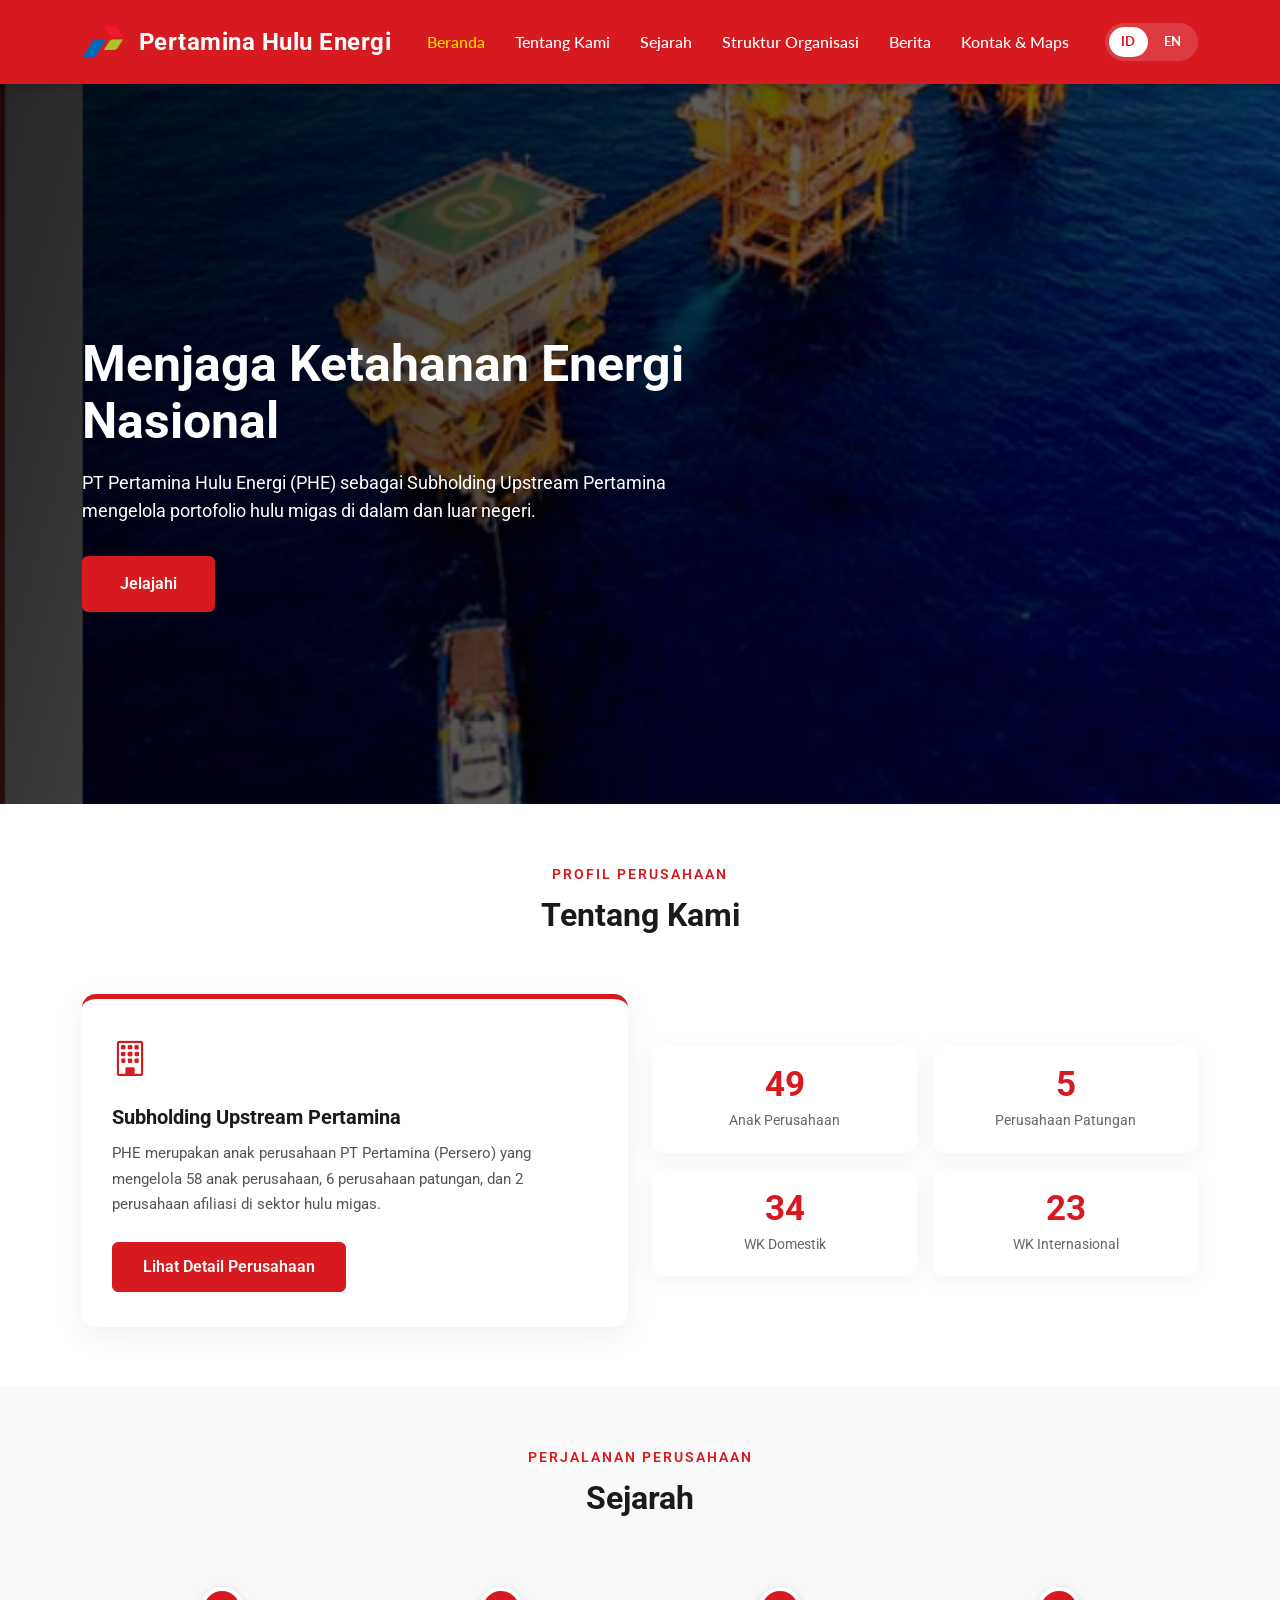
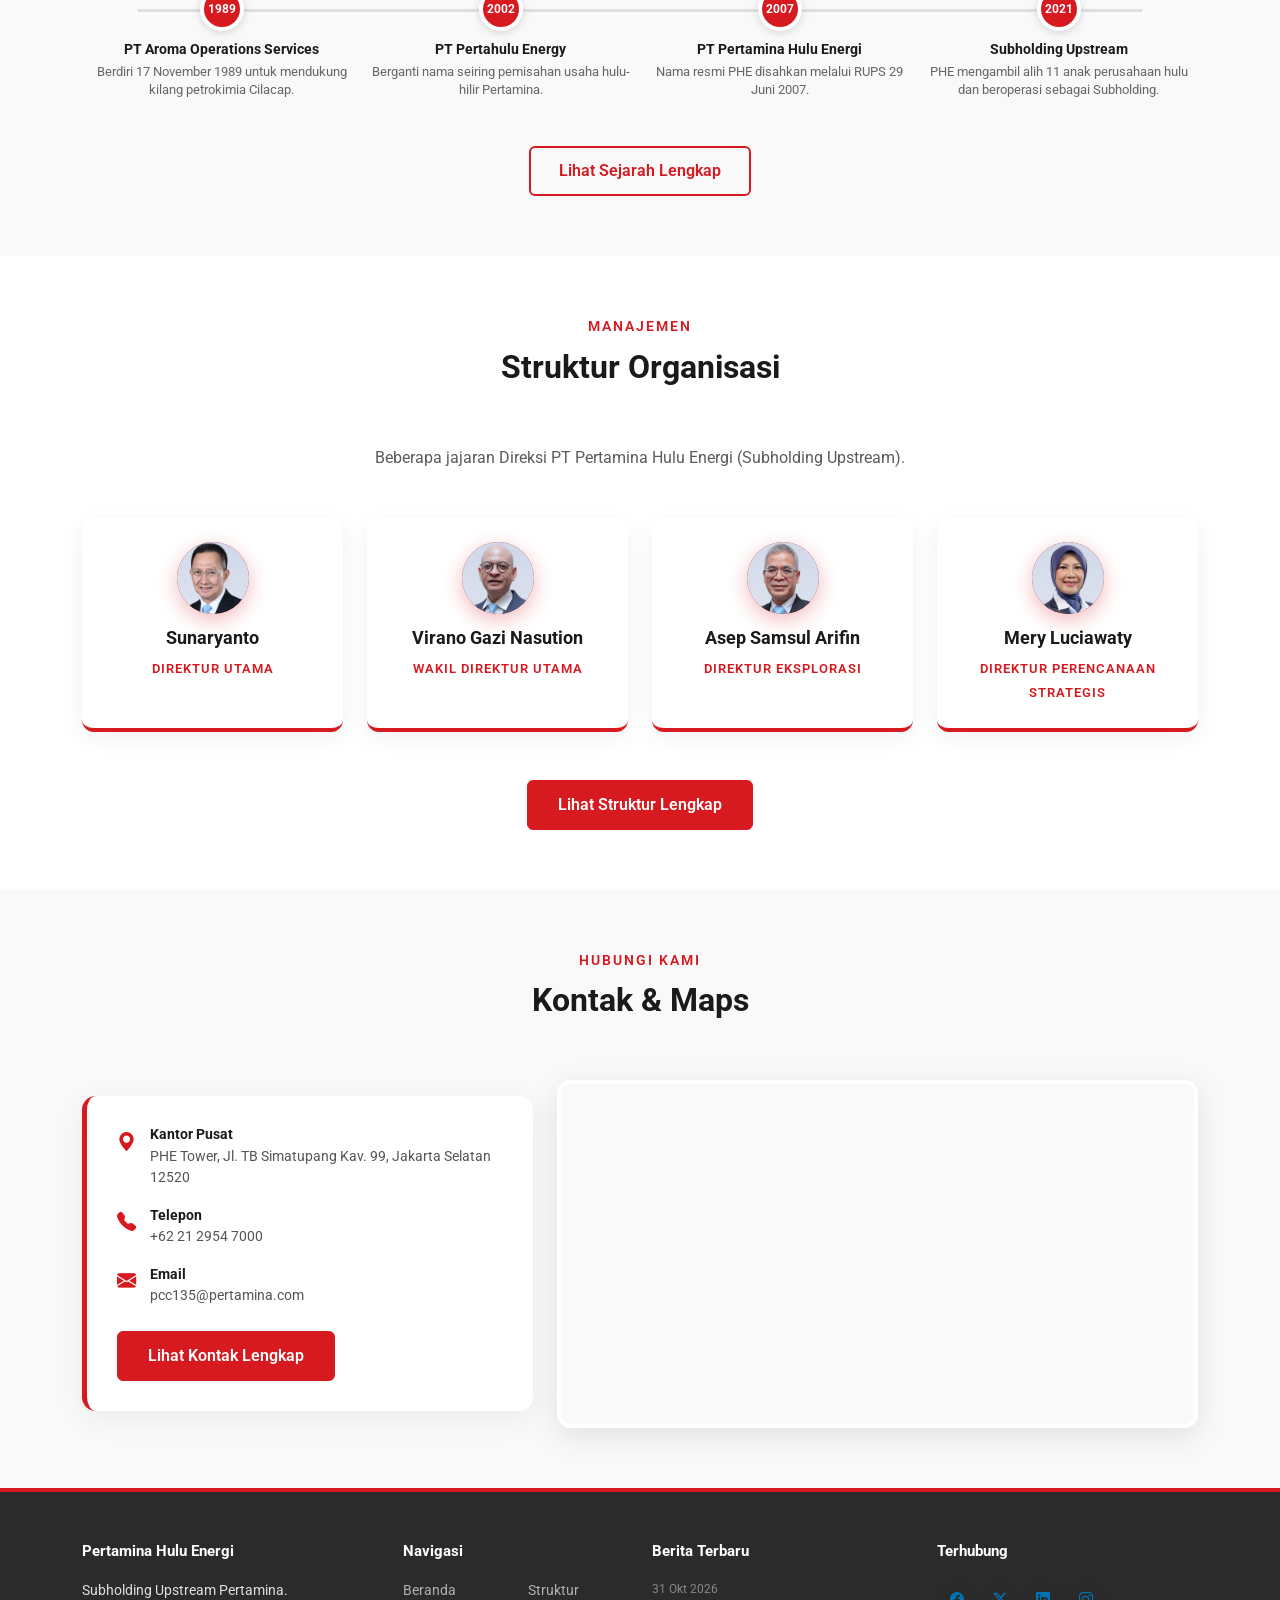
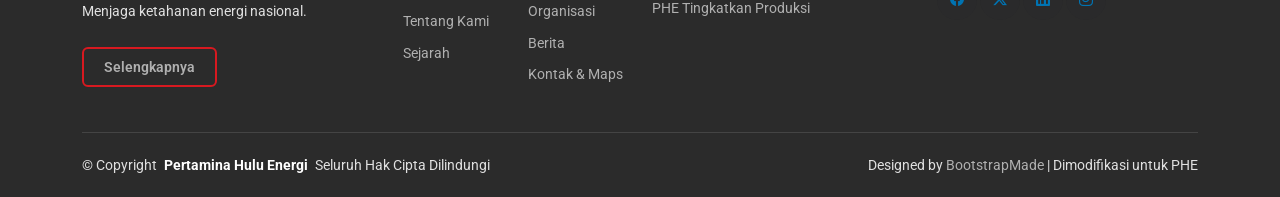
==== index.html @ ac05458d "update halaman utama" ====
<!DOCTYPE html>
<html lang="id">
<head>
  <meta charset="utf-8">
  <meta content="width=device-width, initial-scale=1.0" name="viewport">
  <title>Pertamina Hulu Energi - Subholding Upstream</title>
  <meta name="description" content="PT Pertamina Hulu Energi (PHE), Subholding Upstream Pertamina.">

  <link href="assets/img/logok.png" rel="icon">
  <link href="assets/img/logok.png" rel="apple-touch-icon">

  <link href="https://fonts.googleapis.com" rel="preconnect">
  <link href="https://fonts.gstatic.com" rel="preconnect" crossorigin>
  <link href="https://fonts.googleapis.com/css2?family=Roboto:ital,wght@0,100;0,300;0,400;0,500;0,700;0,900&family=Lato:ital,wght@0,100;0,300;0,400;0,700;0,900&display=swap" rel="stylesheet">

  <link href="assets/vendor/bootstrap/css/bootstrap.min.css" rel="stylesheet">
  <link href="assets/vendor/bootstrap-icons/bootstrap-icons.css" rel="stylesheet">
  <link href="assets/vendor/aos/aos.css" rel="stylesheet">
  <link href="assets/vendor/swiper/swiper-bundle.min.css" rel="stylesheet">
  <link href="assets/vendor/glightbox/css/glightbox.min.css" rel="stylesheet">

  <link href="assets/css/main.css" rel="stylesheet">

  <style>
    .header .logo img {
      height: 60px;
      width: auto;
      object-fit: contain;
      margin-right: 15px; 
    }
    
    .header .logo h1 {
      font-size: 1.5rem;
      font-weight: 700;
      color: #ffffff;
      line-height: 1.2;
      display: flex;
      align-items: center;
      margin-bottom: 0;
    }

    /* PERBAIKAN CSS HERO GAMBAR */
    .hero-phe {
      position: relative;
      width: 100%;
      overflow: hidden;
      background: linear-gradient(105deg, rgba(0,0,0,0.85) 0%, rgba(0,0,0,0.4) 100%),
                  url('assets/img/pertamina.png') center center / cover no-repeat;
      padding: 180px 0 120px; 
      min-height: 80vh;
      display: flex;
      align-items: center;
    }
    
    .hero-phe::after {
      display: none; 
    }

    .hero-phe .container {
      z-index: 2; 
    }

    .direksi-preview .avatar {
      overflow: hidden;
    }
    
    .direksi-preview .avatar img {
      width: 100%;
      height: 100%;
      object-fit: cover;
      object-position: top center;
    }
    
    .footer {
      background-color: #2b2b2b !important;
      border-top: 4px solid var(--pertamina-red);
      padding-top: 50px;
      color: #e0e0e0;
    }
    
    .footer .widget-heading { 
      color: #ffffff !important; 
      font-weight: 700; 
      font-size: 1.1rem; 
      margin-bottom: 16px; 
    }
    
    .footer a, 
    .footer .widget ul li a { 
      color: #b0b0b0 !important; 
      text-decoration: none;
    }
    
    .footer a:hover, 
    .footer .widget ul li a:hover { 
      color: #ffffff !important; 
    }
    
    .footer .social-icons a span { 
      color: #ffffff; 
    }
    
    .footer .social-icons a:hover span { 
      color: var(--pertamina-red); 
    }
    
    .footer .copyright { 
      border-top: 1px solid #444444; 
      margin-top: 30px; 
      padding: 20px 0; 
      font-size: 0.85rem; 
    }
    
    .footer .widget .footer-blog-entry .date {
      color: #888 !important; 
    }

    @media (max-width: 768px) {
      .hero-phe { 
        padding: 120px 0 90px; 
        min-height: 60vh; 
      }
      .header .logo h1 { 
        font-size: 1.1rem; 
      }
      .header .logo img { 
        height: 45px; 
      }
    }
  </style>
</head>

<body class="index-page">

  <header id="header" class="header d-flex align-items-center sticky-top">
    <div class="container-fluid container-xl position-relative d-flex align-items-center justify-content-between">
      
      <a href="index.html" class="logo d-flex align-items-center">
        <img src="assets/img/logok.png" alt="Logo Pertamina">
        <h1 class="sitename">Pertamina Hulu Energi</h1>
      </a>

      <nav id="navmenu" class="navmenu">
        <ul>
          <li><a href="index.html" class="active" data-i18n="nav.beranda">Beranda</a></li>
          <li><a href="about.html" data-i18n="nav.tentang">Tentang Kami</a></li>
          <li><a href="sejarah.html" data-i18n="nav.sejarah">Sejarah</a></li>
          <li><a href="struktur-organisasi.html" data-i18n="nav.struktur">Struktur Organisasi</a></li>
          <li><a href="berita.html" data-i18n="nav.berita">Berita</a></li>
          <li><a href="contact.html" data-i18n="nav.kontak">Kontak & Maps</a></li>
        </ul>
        <i class="mobile-nav-toggle d-xl-none bi bi-list"></i>
      </nav>

      <div class="lang-switcher">
        <button class="lang-btn active" data-lang="id" title="Bahasa Indonesia">ID</button>
        <button class="lang-btn" data-lang="en" title="English">EN</button>
      </div>
    </div>
  </header>

  <main class="main">

    <section id="beranda" class="hero-phe">
      <div class="container position-relative z-2">
        <h1 data-aos="fade-up" data-i18n="hero.title">Menjaga Ketahanan Energi Nasional</h1>
        <p data-aos="fade-up" data-aos-delay="100" data-i18n="hero.desc">
          PT Pertamina Hulu Energi (PHE) sebagai Subholding Upstream Pertamina mengelola portofolio hulu migas di dalam dan luar negeri.
        </p>
        <a href="#tentang-kami" class="btn-hero" data-aos="fade-up" data-aos-delay="200" data-i18n="hero.btn">Jelajahi</a>
      </div>
    </section>

    <section id="tentang-kami" class="section">
      <div class="container section-title" data-aos="fade-up">
        <p data-i18n="idx.about.tag">Profil Perusahaan</p>
        <h2 data-i18n="idx.about.title">Tentang Kami</h2>
      </div>

      <div class="container">
        <div class="row gy-5 align-items-center">
          <div class="col-lg-6" data-aos="fade-up">
            <div class="summary-card">
              <i class="bi bi-building icon-lg"></i>
              <h3 data-i18n="idx.about.card">Subholding Upstream Pertamina</h3>
              <p data-i18n="idx.about.desc">
                PHE merupakan anak perusahaan PT Pertamina (Persero) yang mengelola 58 anak perusahaan, 6 perusahaan patungan, dan 2 perusahaan afiliasi di sektor hulu migas.
              </p>
              <div class="mt-4">
                <a href="about.html" class="btn-detail" data-i18n="idx.about.btn">Lihat Detail Perusahaan</a>
              </div>
            </div>
          </div>
          <div class="col-lg-6" data-aos="fade-up" data-aos-delay="100">
            <div class="row g-3">
              <div class="col-6"><div class="stat-box"><span class="number purecounter" data-purecounter-start="0" data-purecounter-end="58" data-purecounter-duration="1"></span><span class="label" data-i18n="idx.about.stat1">Anak Perusahaan</span></div></div>
              <div class="col-6"><div class="stat-box"><span class="number purecounter" data-purecounter-start="0" data-purecounter-end="6" data-purecounter-duration="1"></span><span class="label" data-i18n="idx.about.stat2">Perusahaan Patungan</span></div></div>
              <div class="col-6"><div class="stat-box"><span class="number purecounter" data-purecounter-start="0" data-purecounter-end="40" data-purecounter-duration="1"></span><span class="label" data-i18n="idx.about.stat3">WK Domestik</span></div></div>
              <div class="col-6"><div class="stat-box"><span class="number purecounter" data-purecounter-start="0" data-purecounter-end="27" data-purecounter-duration="1"></span><span class="label" data-i18n="idx.about.stat4">WK Internasional</span></div></div>
            </div>
          </div>
        </div>
      </div>
    </section>

    <section id="sejarah" class="section" style="background:#f9f9f9;">
      <div class="container section-title" data-aos="fade-up">
        <p data-i18n="idx.sejarah.tag">Perjalanan Perusahaan</p>
        <h2 data-i18n="idx.sejarah.title">Sejarah</h2>
      </div>

      <div class="container">
        <div class="mini-timeline" data-aos="fade-up">
          <div class="mini-step">
            <div class="dot">1989</div>
            <h5 data-i18n="idx.sejarah.s1.title">PT Aroma Operations Services</h5>
            <p data-i18n="idx.sejarah.s1.desc">Berdiri 17 November 1989 untuk mendukung kilang petrokimia Cilacap.</p>
          </div>
          <div class="mini-step">
            <div class="dot">2002</div>
            <h5 data-i18n="idx.sejarah.s2.title">PT Pertahulu Energy</h5>
            <p data-i18n="idx.sejarah.s2.desc">Berganti nama seiring pemisahan usaha hulu-hilir Pertamina.</p>
          </div>
          <div class="mini-step">
            <div class="dot">2007</div>
            <h5 data-i18n="idx.sejarah.s3.title">PT Pertamina Hulu Energi</h5>
            <p data-i18n="idx.sejarah.s3.desc">Nama resmi PHE disahkan melalui RUPS 29 Juni 2007.</p>
          </div>
          <div class="mini-step">
            <div class="dot">2021</div>
            <h5 data-i18n="idx.sejarah.s4.title">Subholding Upstream</h5>
            <p data-i18n="idx.sejarah.s4.desc">PHE mengambil alih 11 anak perusahaan hulu dan beroperasi sebagai Subholding.</p>
          </div>
        </div>
        <div class="text-center mt-5" data-aos="fade-up" data-aos-delay="100">
          <a href="sejarah.html" class="btn-outline-detail" data-i18n="idx.sejarah.btn">Lihat Sejarah Lengkap</a>
        </div>
      </div>
    </section>

    <section id="struktur-organisasi" class="section">
      <div class="container section-title" data-aos="fade-up">
        <p data-i18n="idx.struktur.tag">Manajemen</p>
        <h2 data-i18n="idx.struktur.title">Struktur Organisasi</h2>
      </div>

      <div class="container">
        <p class="text-center text-muted mb-5" data-aos="fade-up" data-i18n="idx.struktur.desc">
          Beberapa jajaran Direksi PT Pertamina Hulu Energi (Subholding Upstream).
        </p>
        <div class="row gy-4 justify-content-center">
          
          <div class="col-lg-3 col-md-6" data-aos="fade-up">
            <div class="direksi-preview">
              <div class="avatar"><img src="assets/img/SUNARYANTO.jpeg" alt="Sunaryanto"></div>
              <h5>Sunaryanto</h5>
              <span data-i18n="struktur.dirut">Direktur Utama</span>
            </div>
          </div>
          
          <div class="col-lg-3 col-md-6" data-aos="fade-up" data-aos-delay="100">
            <div class="direksi-preview">
              <div class="avatar"><img src="assets/img/VIRANO.jpeg" alt="Virano Gazi Nasution"></div>
              <h5>Virano Gazi Nasution</h5>
              <span data-i18n="struktur.wakil">Wakil Direktur Utama</span>
            </div>
          </div>
          
          <div class="col-lg-3 col-md-6" data-aos="fade-up" data-aos-delay="200">
            <div class="direksi-preview">
              <div class="avatar"><img src="assets/img/ASEP.jpeg" alt="Asep Samsul Arifin"></div>
              <h5>Asep Samsul Arifin</h5>
              <span data-i18n="struktur.eksplorasi">Direktur Eksplorasi</span>
            </div>
          </div>
          
          <div class="col-lg-3 col-md-6" data-aos="fade-up" data-aos-delay="300">
            <div class="direksi-preview">
              <div class="avatar"><img src="assets/img/MERY.jpeg" alt="Mery Luciawaty"></div>
              <h5>Mery Luciawaty</h5>
              <span data-i18n="struktur.strategis">Direktur Perencanaan Strategis</span>
            </div>
          </div>

        </div>
        <div class="text-center mt-5" data-aos="fade-up" data-aos-delay="200">
          <a href="struktur-organisasi.html" class="btn-detail" data-i18n="idx.struktur.btn">Lihat Struktur Lengkap</a>
        </div>
      </div>
    </section>

    <section id="kontak" class="section" style="background:#f9f9f9;">
      <div class="container section-title" data-aos="fade-up">
        <p data-i18n="idx.kontak.tag">Hubungi Kami</p>
        <h2 data-i18n="idx.kontak.title">Kontak & Maps</h2>
      </div>

      <div class="container">
        <div class="row gy-5 align-items-center">
          <div class="col-lg-5" data-aos="fade-up">
            <div class="contact-preview">
              <div class="item">
                <i class="bi bi-geo-alt-fill"></i>
                <div>
                  <h6 data-i18n="idx.kontak.kantor">Kantor Pusat</h6>
                  <p data-i18n="idx.kontak.alamat">PHE Tower, Jl. TB Simatupang Kav. 99, Jakarta Selatan 12520</p>
                </div>
              </div>
              <div class="item">
                <i class="bi bi-telephone-fill"></i>
                <div>
                  <h6 data-i18n="idx.kontak.telepon">Telepon</h6>
                  <p><a href="tel:+622129547000" style="color: inherit; text-decoration: none;">+62 21 2954 7000</a></p>
                </div>
              </div>
              <div class="item">
                <i class="bi bi-envelope-fill"></i>
                <div>
                  <h6 data-i18n="idx.kontak.email">Email</h6>
                  <p><a href="mailto:pcc135@pertamina.com" style="color: inherit; text-decoration: none;">pcc135@pertamina.com</a></p>
                </div>
              </div>
              <div class="mt-4">
                <a href="contact.html" class="btn-detail" data-i18n="idx.kontak.btn">Lihat Kontak Lengkap</a>
              </div>
            </div>
          </div>
          <div class="col-lg-7" data-aos="fade-up" data-aos-delay="100">
            <div class="maps-preview">
              <iframe src="https://www.google.com/maps?q=PHE+Tower+Jl.+TB+Simatupang+Kav.+99+Jakarta&output=embed" allowfullscreen="" loading="lazy" referrerpolicy="no-referrer-when-downgrade" title="PHE Tower"></iframe>
            </div>
          </div>
        </div>
      </div>
    </section>

  </main>

  <footer id="footer" class="footer">
    <div class="container">
      <div class="row g-4">
        <div class="col-md-6 col-lg-3 mb-3 mb-md-0">
          <div class="widget">
            <h3 class="widget-heading" data-i18n="footer.brand">Pertamina Hulu Energi</h3>
            <p class="mb-4" style="font-size:0.9rem;" data-i18n="footer.desc">Subholding Upstream Pertamina. Menjaga ketahanan energi nasional.</p>
            <p class="mb-0"><a href="about.html" class="btn-outline-detail" style="padding:8px 20px;font-size:0.85rem; border-color: #fff; color: #fff;" data-i18n="footer.selengkapnya">Selengkapnya</a></p>
          </div>
        </div>
        <div class="col-md-6 col-lg-3 ps-lg-5 mb-3 mb-md-0">
          <div class="widget">
            <h3 class="widget-heading" data-i18n="footer.nav">Navigasi</h3>
            <div class="row" style="font-size:0.9rem;">
              <div class="col-6">
                <ul class="list-unstyled">
                  <li><a href="index.html" data-i18n="nav.beranda">Beranda</a></li>
                  <li><a href="about.html" data-i18n="nav.tentang">Tentang Kami</a></li>
                  <li><a href="sejarah.html" data-i18n="nav.sejarah">Sejarah</a></li>
                </ul>
              </div>
              <div class="col-6">
                <ul class="list-unstyled">
                  <li><a href="struktur-organisasi.html" data-i18n="nav.struktur">Struktur Organisasi</a></li>
                  <li><a href="berita.html" data-i18n="nav.berita">Berita</a></li>
                  <li><a href="contact.html" data-i18n="nav.kontak">Kontak & Maps</a></li>
                </ul>
              </div>
            </div>
          </div>
        </div>
        <div class="col-md-6 col-lg-3 pl-lg-5">
          <div class="widget">
            <h3 class="widget-heading" data-i18n="footer.berita">Berita Terbaru</h3>
            <ul class="list-unstyled footer-blog-entry" style="font-size:0.9rem;">
              <li><span class="d-block date">31 Okt 2026</span><a href="berita.html" data-i18n="footer.berita1">PHE Tingkatkan Produksi</a></li>
            </ul>
          </div>
        </div>
        <div class="col-md-6 col-lg-3 pl-lg-5">
          <div class="widget">
            <h3 class="widget-heading" data-i18n="footer.terhubung">Terhubung</h3>
            <ul class="list-unstyled social-icons light mb-3">
              <li><a href="https://www.facebook.com/pertamina" target="_blank" rel="noopener" title="Facebook"><span class="bi bi-facebook"></span></a></li>
              <li><a href="https://twitter.com/pertamina" target="_blank" rel="noopener" title="Twitter/X"><span class="bi bi-twitter-x"></span></a></li>
              <li><a href="https://www.linkedin.com/company/phepertamina/" target="_blank" rel="noopener" title="LinkedIn"><span class="bi bi-linkedin"></span></a></li>
              <li><a href="https://www.instagram.com/phe.pertamina/" target="_blank" rel="noopener" title="Instagram"><span class="bi bi-instagram"></span></a></li>
            </ul>
          </div>
        </div>
      </div>
      <div class="copyright d-flex flex-column flex-md-row align-items-center justify-content-md-between">
        <p>© <span>Copyright</span> <strong class="px-1 sitename text-white">Pertamina Hulu Energi</strong> <span data-i18n="footer.copyright">Seluruh Hak Cipta Dilindungi</span></p>
        <div class="credits">Designed by <a href="https://bootstrapmade.com/">BootstrapMade</a> | Dimodifikasi untuk PHE</div>
      </div>
    </div>
  </footer>

  <a href="#beranda" id="scroll-top" class="scroll-top d-flex align-items-center justify-content-center"><i class="bi bi-arrow-up-short"></i></a>
  <div id="preloader"></div>

  <script src="assets/vendor/bootstrap/js/bootstrap.bundle.min.js"></script>
  <script src="assets/vendor/php-email-form/validate.js"></script>
  <script src="assets/vendor/aos/aos.js"></script>
  <script src="assets/vendor/swiper/swiper-bundle.min.js"></script>
  <script src="assets/vendor/purecounter/purecounter_vanilla.js"></script>
  <script src="assets/vendor/glightbox/js/glightbox.min.js"></script>
  <script src="assets/vendor/imagesloaded/imagesloaded.pkgd.min.js"></script>
  <script src="assets/vendor/isotope-layout/isotope.pkgd.min.js"></script>
  
  <script src="assets/js/main.js"></script>

  <script>
  const translations = {
    id: {
      "nav.beranda":"Beranda","nav.tentang":"Tentang Kami","nav.sejarah":"Sejarah","nav.struktur":"Struktur Organisasi","nav.berita":"Berita","nav.kontak":"Kontak & Maps",
      "hero.title":"Menjaga Ketahanan Energi Nasional",
      "hero.desc":"PT Pertamina Hulu Energi (PHE) sebagai Subholding Upstream Pertamina mengelola portofolio hulu migas di dalam dan luar negeri.",
      "hero.btn":"Jelajahi",
      "idx.about.tag":"Profil Perusahaan","idx.about.title":"Tentang Kami","idx.about.card":"Subholding Upstream Pertamina",
      "idx.about.desc":"PHE merupakan anak perusahaan PT Pertamina (Persero) yang mengelola 58 anak perusahaan, 6 perusahaan patungan, dan 2 perusahaan afiliasi di sektor hulu migas.",
      "idx.about.btn":"Lihat Detail Perusahaan","idx.about.stat1":"Anak Perusahaan","idx.about.stat2":"Perusahaan Patungan","idx.about.stat3":"WK Domestik","idx.about.stat4":"WK Internasional",
      "idx.sejarah.tag":"Perjalanan Perusahaan","idx.sejarah.title":"Sejarah","idx.sejarah.btn":"Lihat Sejarah Lengkap",
      "idx.sejarah.s1.title":"PT Aroma Operations Services","idx.sejarah.s1.desc":"Berdiri 17 November 1989 untuk mendukung kilang petrokimia Cilacap.",
      "idx.sejarah.s2.title":"PT Pertahulu Energy","idx.sejarah.s2.desc":"Berganti nama seiring pemisahan usaha hulu-hilir Pertamina.",
      "idx.sejarah.s3.title":"PT Pertamina Hulu Energi","idx.sejarah.s3.desc":"Nama resmi PHE disahkan melalui RUPS 29 Juni 2007.",
      "idx.sejarah.s4.title":"Subholding Upstream","idx.sejarah.s4.desc":"PHE mengambil alih 11 anak perusahaan hulu dan beroperasi sebagai Subholding.",
      "idx.struktur.tag":"Manajemen","idx.struktur.title":"Struktur Organisasi","idx.struktur.desc":"Beberapa jajaran Direksi PT Pertamina Hulu Energi (Subholding Upstream).","idx.struktur.btn":"Lihat Struktur Lengkap",
      "idx.kontak.tag":"Hubungi Kami","idx.kontak.title":"Kontak & Maps","idx.kontak.btn":"Lihat Kontak Lengkap","idx.kontak.kantor":"Kantor Pusat","idx.kontak.alamat":"PHE Tower, Jl. TB Simatupang Kav. 99, Jakarta Selatan 12520","idx.kontak.telepon":"Telepon","idx.kontak.email":"Email",
      "struktur.dirut":"Direktur Utama","struktur.wakil":"Wakil Direktur Utama","struktur.eksplorasi":"Direktur Eksplorasi","struktur.strategis":"Direktur Perencanaan Strategis",
      "footer.brand":"Pertamina Hulu Energi","footer.desc":"Subholding Upstream Pertamina. Menjaga ketahanan energi nasional.","footer.selengkapnya":"Selengkapnya","footer.nav":"Navigasi","footer.berita":"Berita Terbaru","footer.terhubung":"Terhubung","footer.copyright":"Seluruh Hak Cipta Dilindungi","footer.berita1":"PHE Tingkatkan Produksi"
    },
    en: {
      "nav.beranda":"Home","nav.tentang":"About Us","nav.sejarah":"History","nav.struktur":"Organization Structure","nav.berita":"News","nav.kontak":"Contact & Maps",
      "hero.title":"Safeguarding National Energy Resilience",
      "hero.desc":"PT Pertamina Hulu Energi (PHE), as Pertamina's Upstream Subholding, manages upstream oil and gas portfolios domestically and internationally.",
      "hero.btn":"Explore",
      "idx.about.tag":"Company Profile","idx.about.title":"About Us","idx.about.card":"Pertamina's Upstream Subholding",
      "idx.about.desc":"PHE is a subsidiary of PT Pertamina (Persero) that manages 58 subsidiaries, 6 joint ventures, and 2 affiliated companies in the upstream oil and gas sector.",
      "idx.about.btn":"View Company Details","idx.about.stat1":"Subsidiaries","idx.about.stat2":"Joint Ventures","idx.about.stat3":"Domestic WK","idx.about.stat4":"International WK",
      "idx.sejarah.tag":"Company Journey","idx.sejarah.title":"History","idx.sejarah.btn":"View Full History",
      "idx.sejarah.s1.title":"PT Aroma Operations Services","idx.sejarah.s1.desc":"Established November 17, 1989 to support the Cilacap petrochemical refinery.",
      "idx.sejarah.s2.title":"PT Pertahulu Energy","idx.sejarah.s2.desc":"Renamed following Pertamina's upstream-downstream separation.",
      "idx.sejarah.s3.title":"PT Pertamina Hulu Energi","idx.sejarah.s3.desc":"Official PHE name ratified at the General Meeting on June 29, 2007.",
      "idx.sejarah.s4.title":"Upstream Subholding","idx.sejarah.s4.desc":"PHE took over 11 upstream subsidiaries and operates as Subholding.",
      "idx.struktur.tag":"Management","idx.struktur.title":"Organization Structure","idx.struktur.desc":"Several members of the Board of Directors of PT Pertamina Hulu Energi.","idx.struktur.btn":"View Full Structure",
      "idx.kontak.tag":"Contact Us","idx.kontak.title":"Contact & Maps","idx.kontak.btn":"View Full Contact","idx.kontak.kantor":"Head Office","idx.kontak.alamat":"PHE Tower, Jl. TB Simatupang Kav. 99, South Jakarta 12520","idx.kontak.telepon":"Phone","idx.kontak.email":"Email",
      "struktur.dirut":"President Director","struktur.wakil":"Deputy President Director","struktur.eksplorasi":"Director of Exploration","struktur.strategis":"Director of Strategic Planning",
      "footer.brand":"Pertamina Hulu Energi","footer.desc":"Pertamina's Upstream Subholding. Safeguarding national energy resilience.","footer.selengkapnya":"Learn More","footer.nav":"Navigation","footer.berita":"Latest News","footer.terhubung":"Connect","footer.copyright":"All Rights Reserved","footer.berita1":"PHE Boosts Production"
    }
  };

  let currentLang = localStorage.getItem('phe-lang') || 'id';

  function applyLanguage(lang) {
    currentLang = lang;
    localStorage.setItem('phe-lang', lang);
    document.documentElement.setAttribute('lang', lang);

    document.querySelectorAll('[data-i18n]').forEach(el => {
      const key = el.getAttribute('data-i18n');
      const tr = translations[lang] && translations[lang][key];
      if (tr !== undefined) el.innerHTML = tr;
    });

    document.querySelectorAll('.lang-btn').forEach(btn => {
      btn.classList.toggle('active', btn.dataset.lang === lang);
    });
  }

  document.addEventListener('DOMContentLoaded', () => {
    applyLanguage(currentLang);
    document.querySelectorAll('.lang-btn').forEach(btn => {
      btn.addEventListener('click', e => {
        e.preventDefault();
        applyLanguage(btn.dataset.lang);
      });
    });
  });
  </script>

</body>
</html>
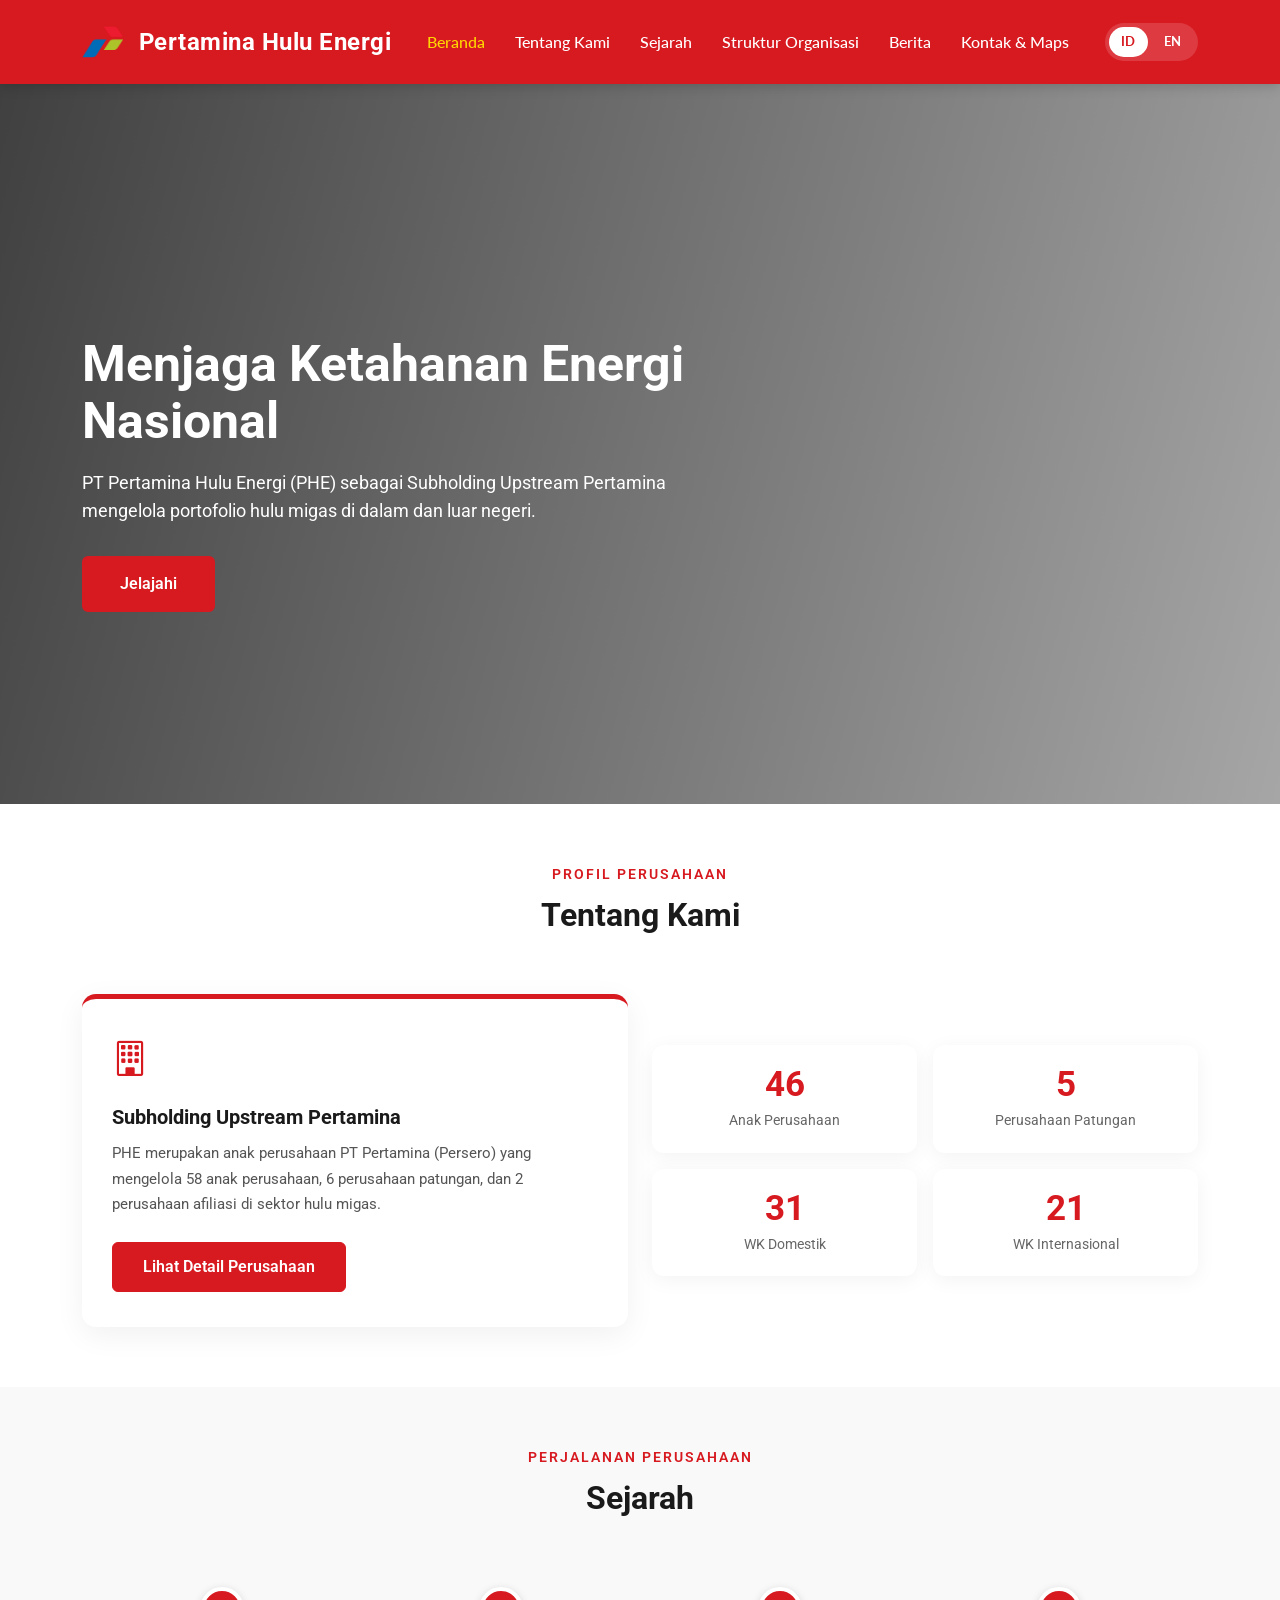
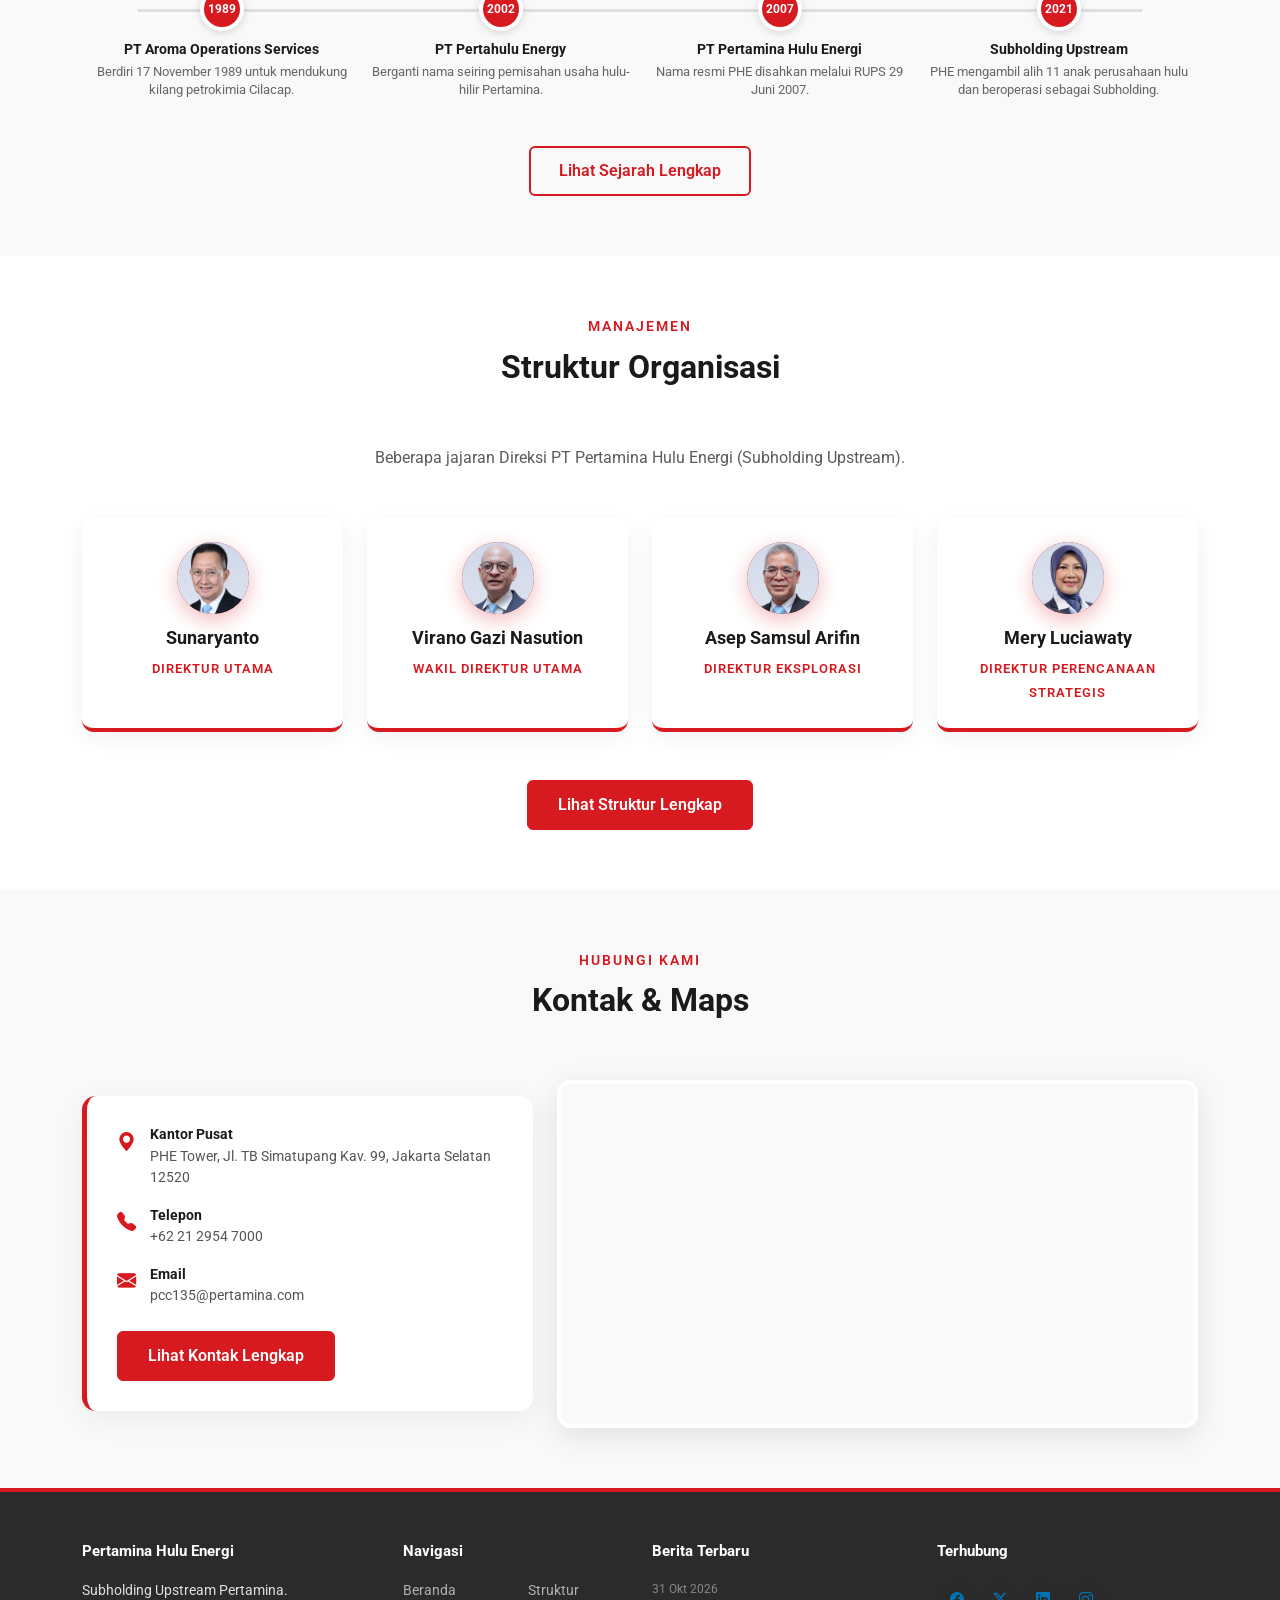
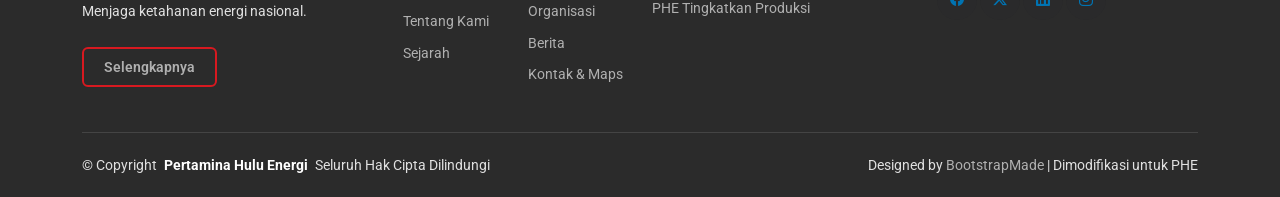
==== commit 998e7048: "update halaman utama" ====
--- a/index.html
+++ b/index.html
@@ -39,13 +39,12 @@
       margin-bottom: 0;
     }
 
-    /* PERBAIKAN CSS HERO GAMBAR */
     .hero-phe {
       position: relative;
       width: 100%;
       overflow: hidden;
-      background: linear-gradient(105deg, rgba(0,0,0,0.85) 0%, rgba(0,0,0,0.4) 100%),
-                  url('assets/img/pertamina.png') center center / cover no-repeat;
+      background: linear-gradient(105deg, rgba(0,0,0,0.75) 0%, rgba(0,0,0,0.35) 100%),
+                  url('assets/img/bg.jpg') center center / cover no-repeat;
       padding: 180px 0 120px; 
       min-height: 80vh;
       display: flex;
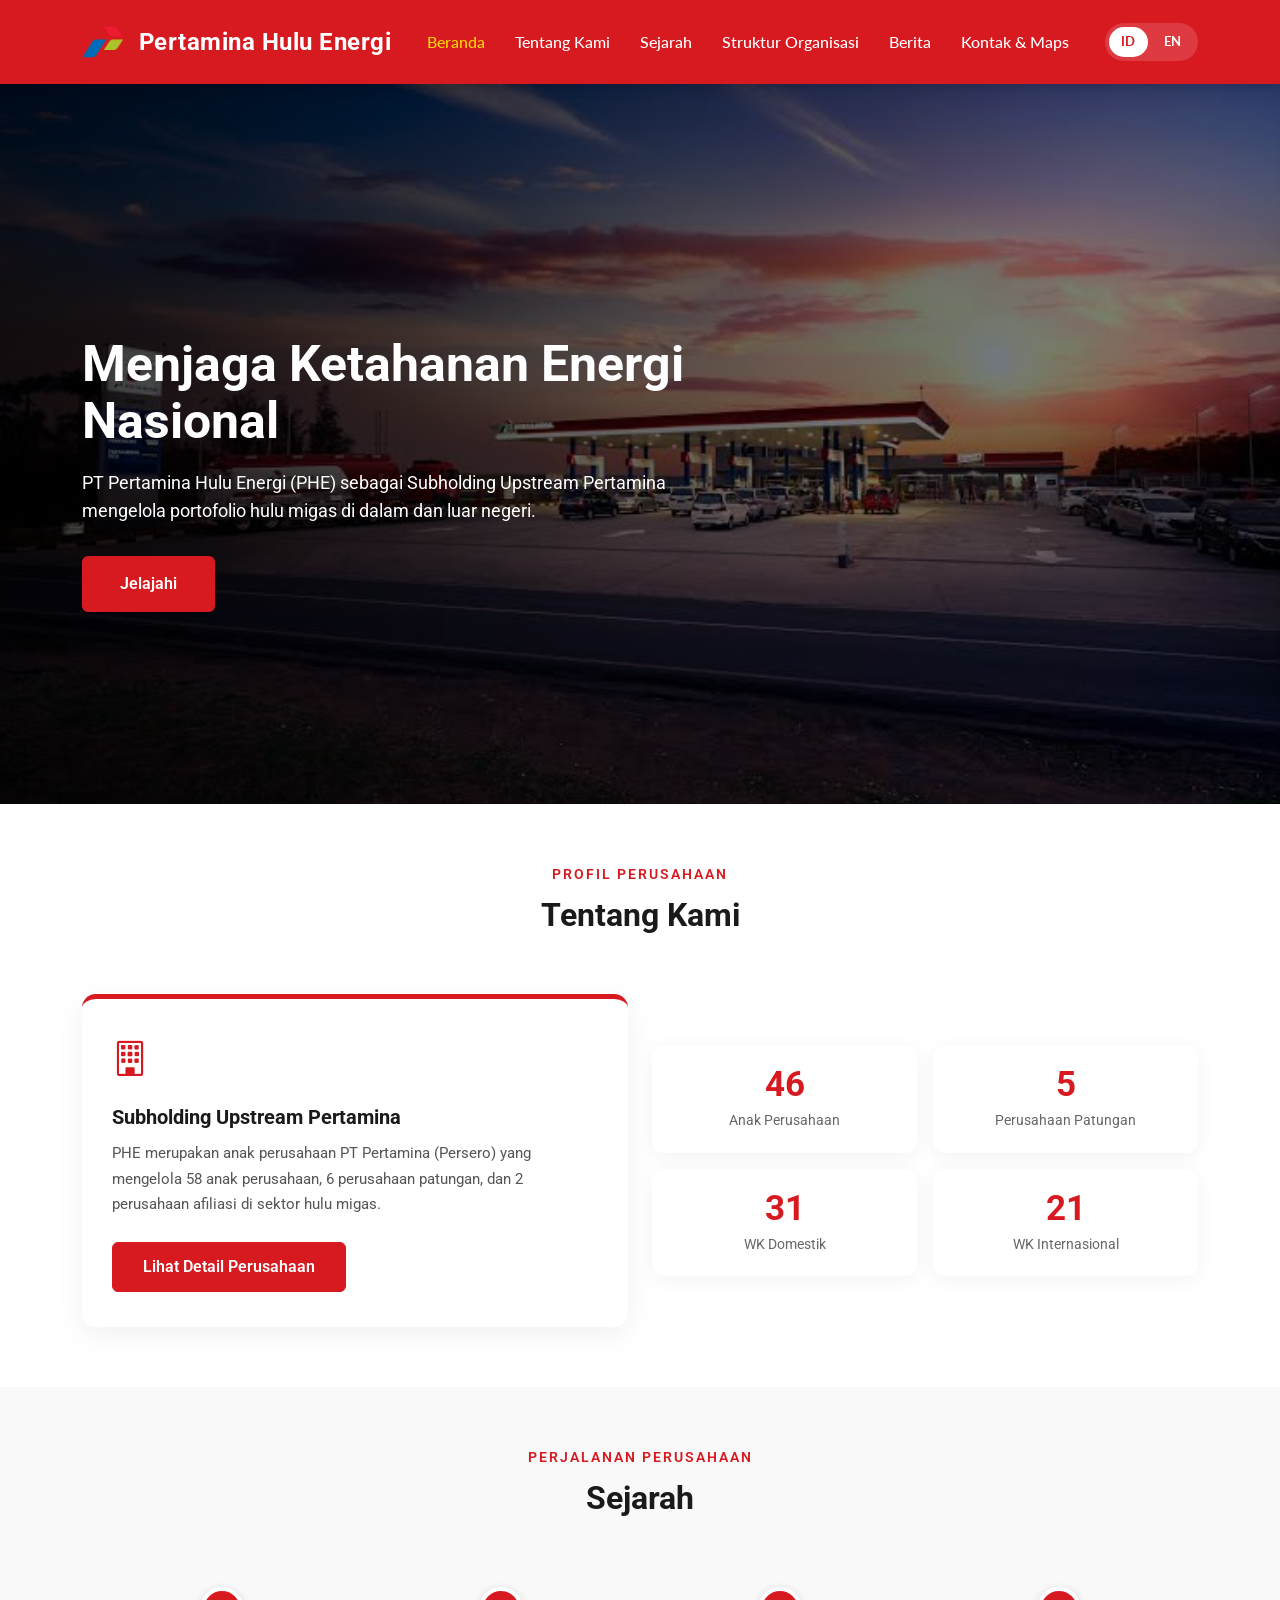
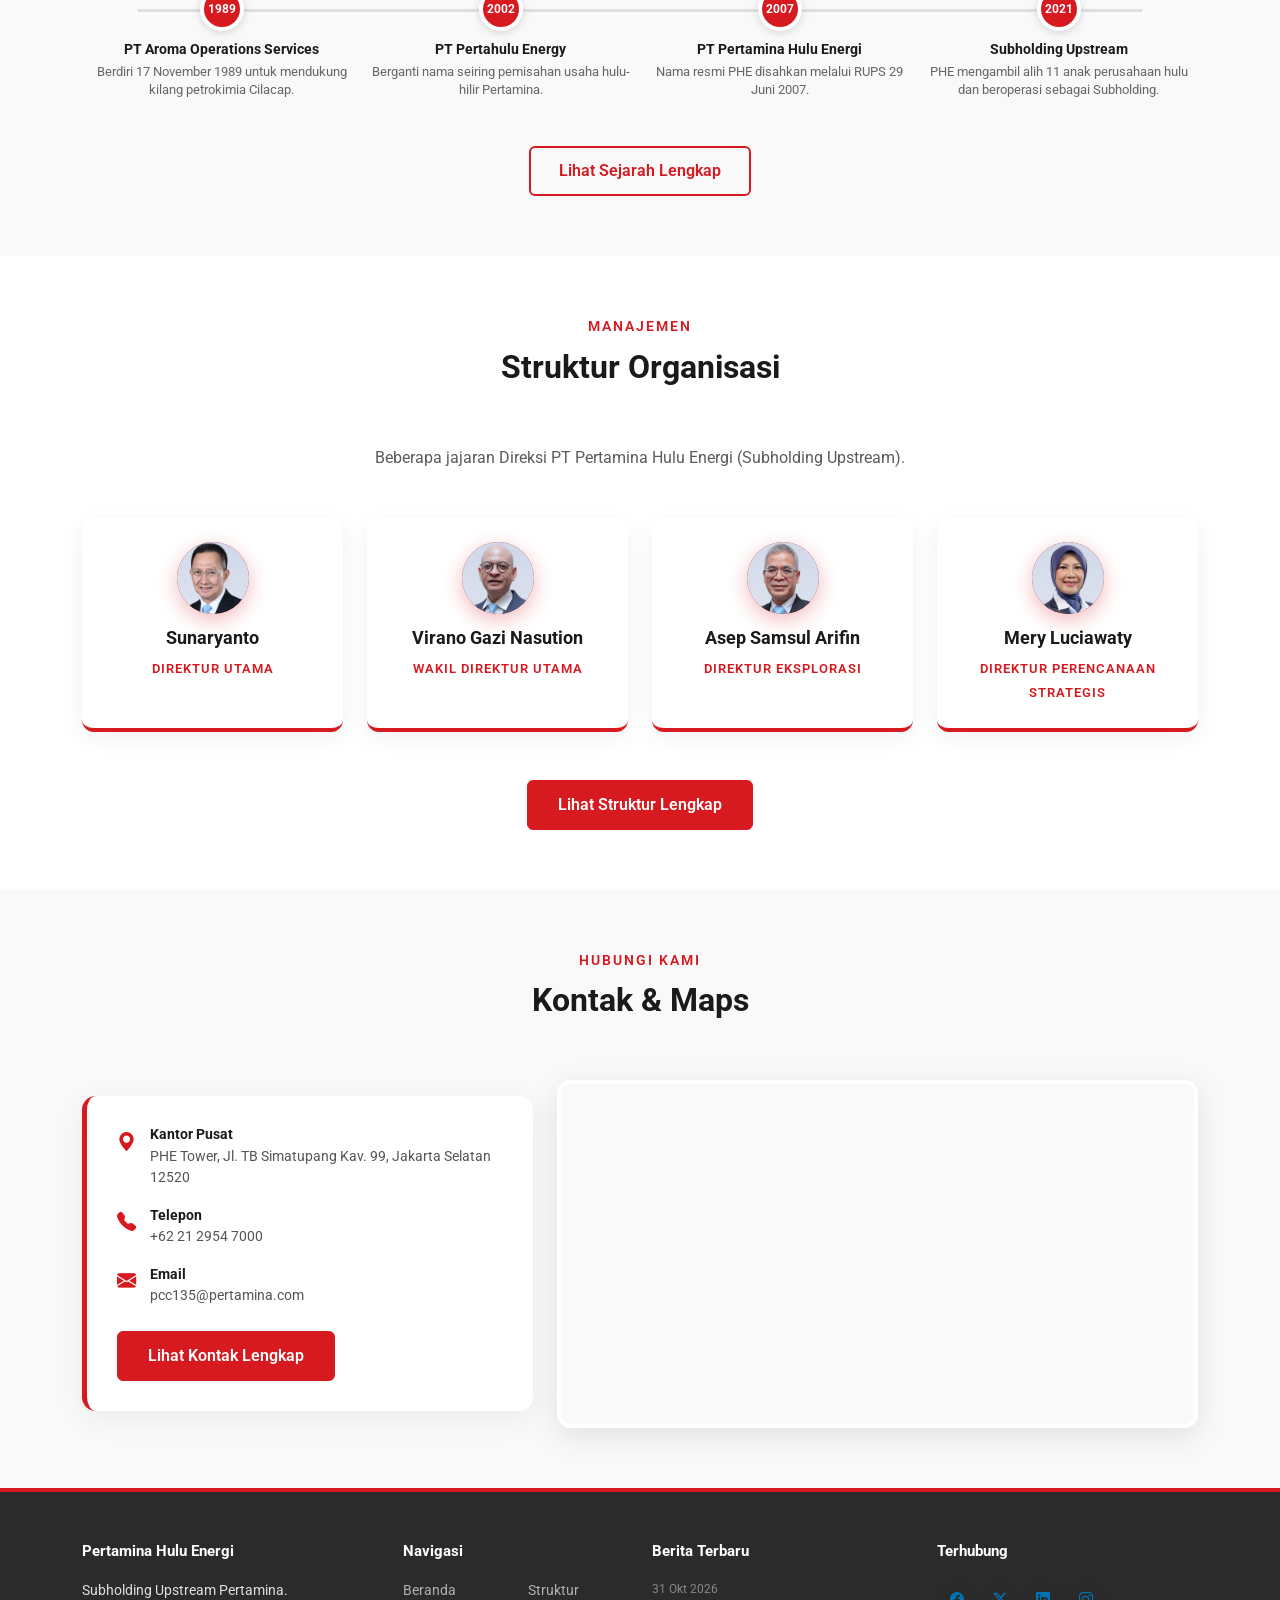
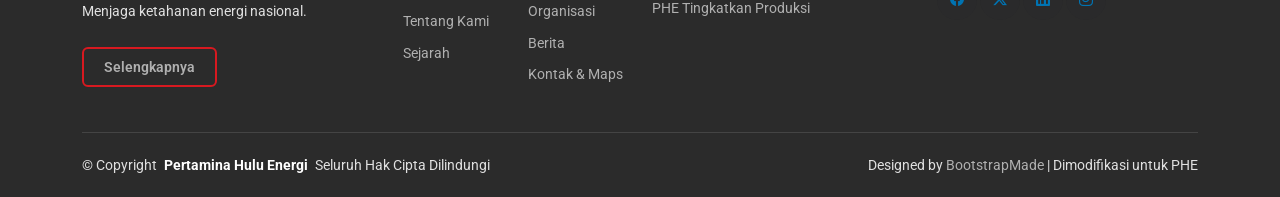
==== commit 4af47a6d: "update website" ====
--- a/index.html
+++ b/index.html
@@ -44,7 +44,7 @@
       width: 100%;
       overflow: hidden;
       background: linear-gradient(105deg, rgba(0,0,0,0.75) 0%, rgba(0,0,0,0.35) 100%),
-                  url('assets/img/bg.jpg') center center / cover no-repeat;
+                  url('assets/img/bg.jfif') center center / cover no-repeat;
       padding: 180px 0 120px; 
       min-height: 80vh;
       display: flex;
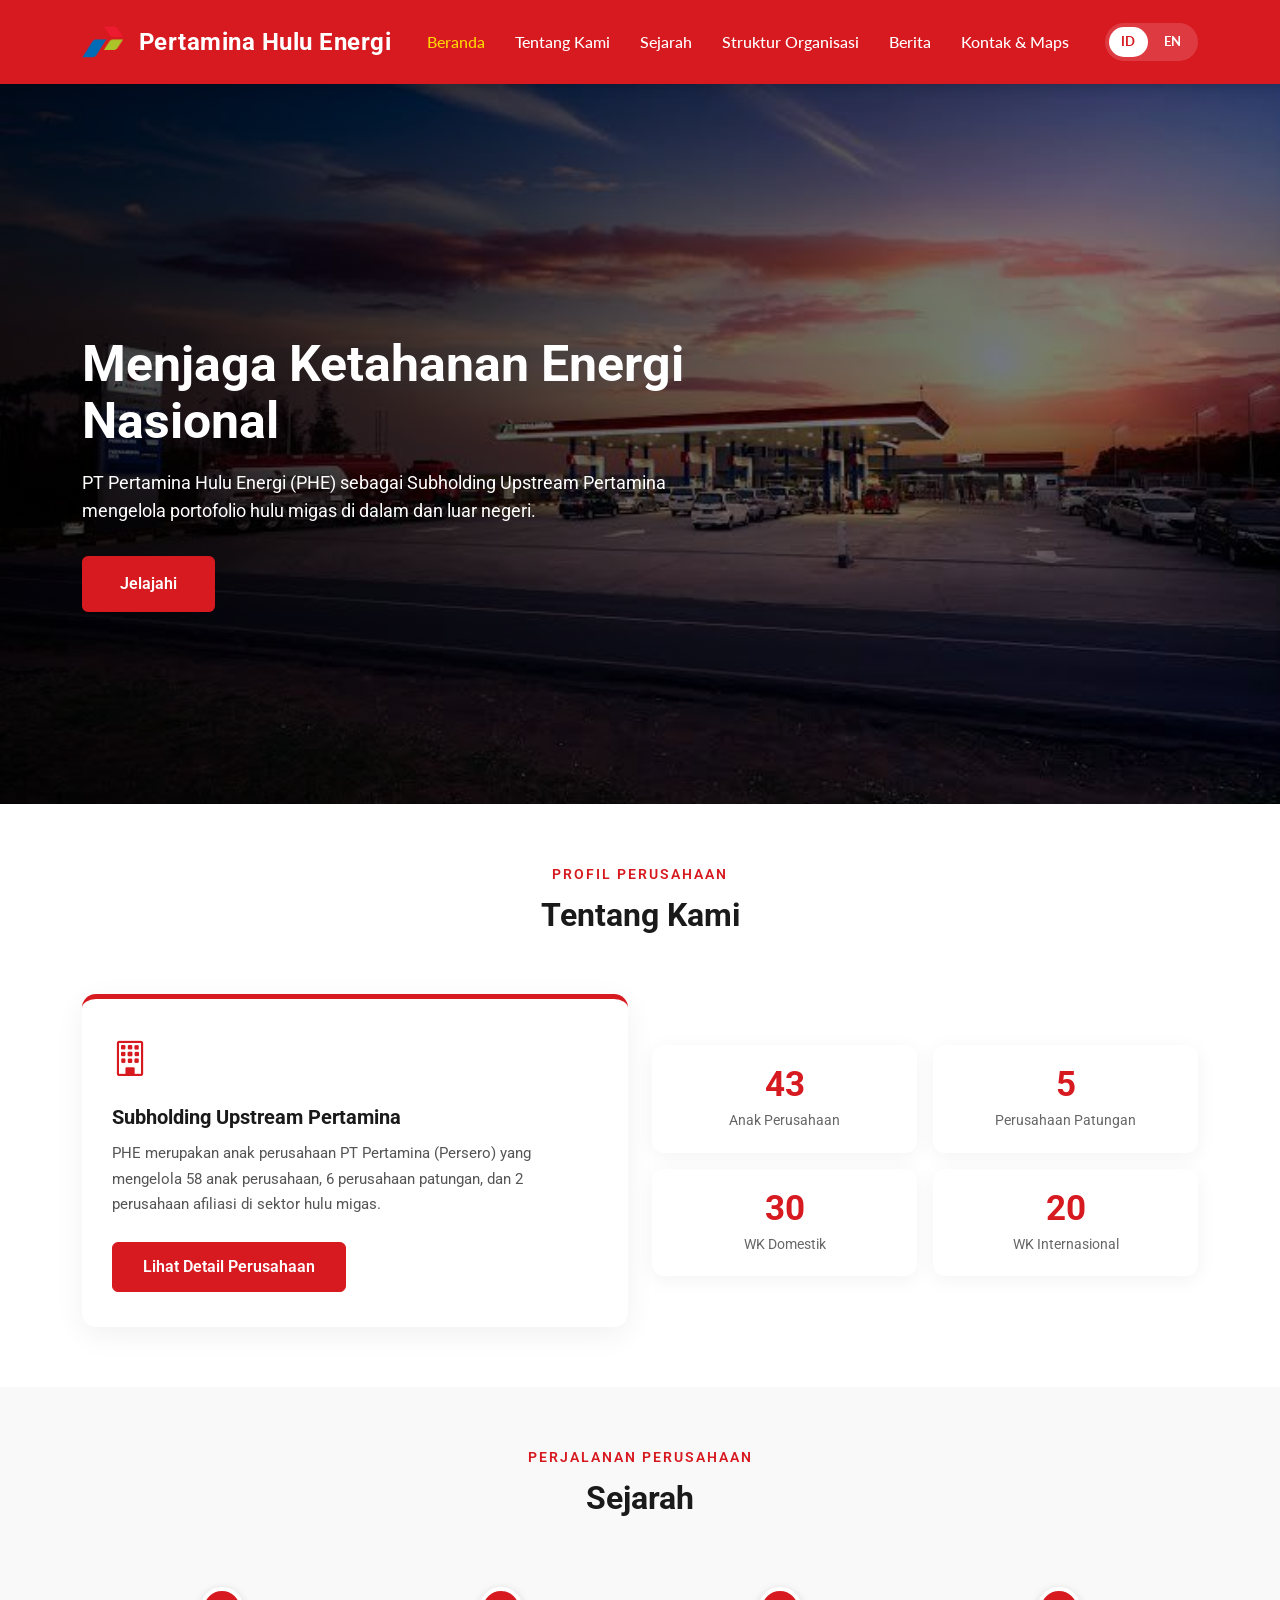
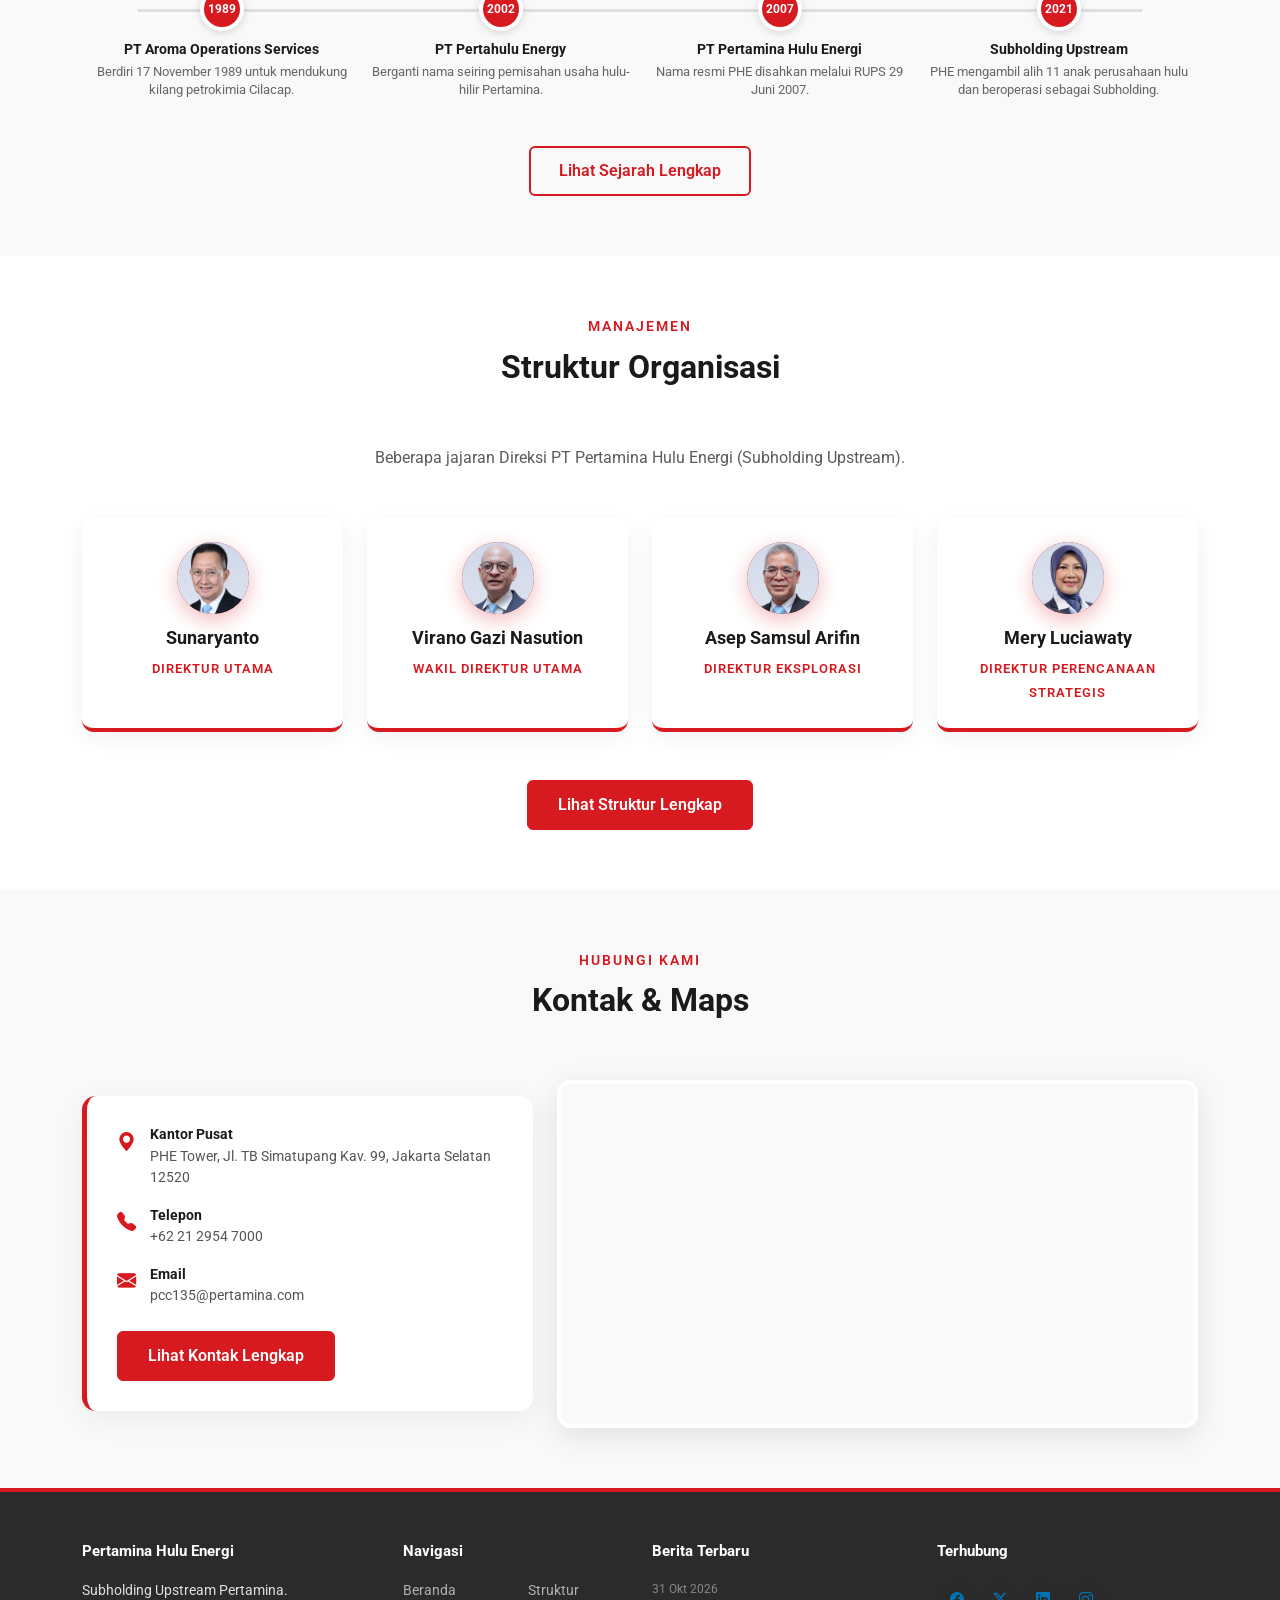
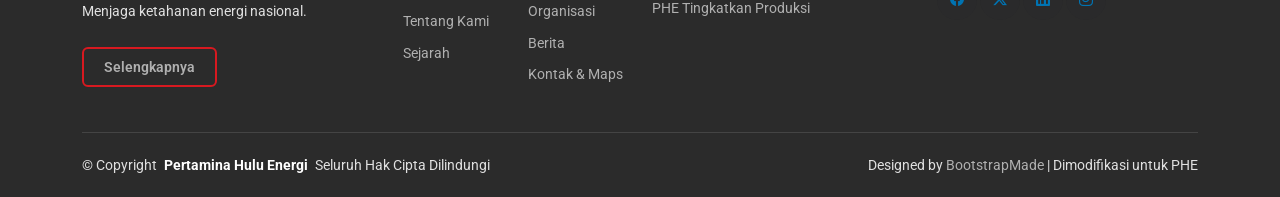
==== commit 0dcaaa43: "update website" ====
--- a/index.html
+++ b/index.html
@@ -44,7 +44,7 @@
       width: 100%;
       overflow: hidden;
       background: linear-gradient(105deg, rgba(0,0,0,0.75) 0%, rgba(0,0,0,0.35) 100%),
-                  url('assets/img/bg.jfif') center center / cover no-repeat;
+                  url('assets/img/bg.jpg') center center / cover no-repeat;
       padding: 180px 0 120px; 
       min-height: 80vh;
       display: flex;
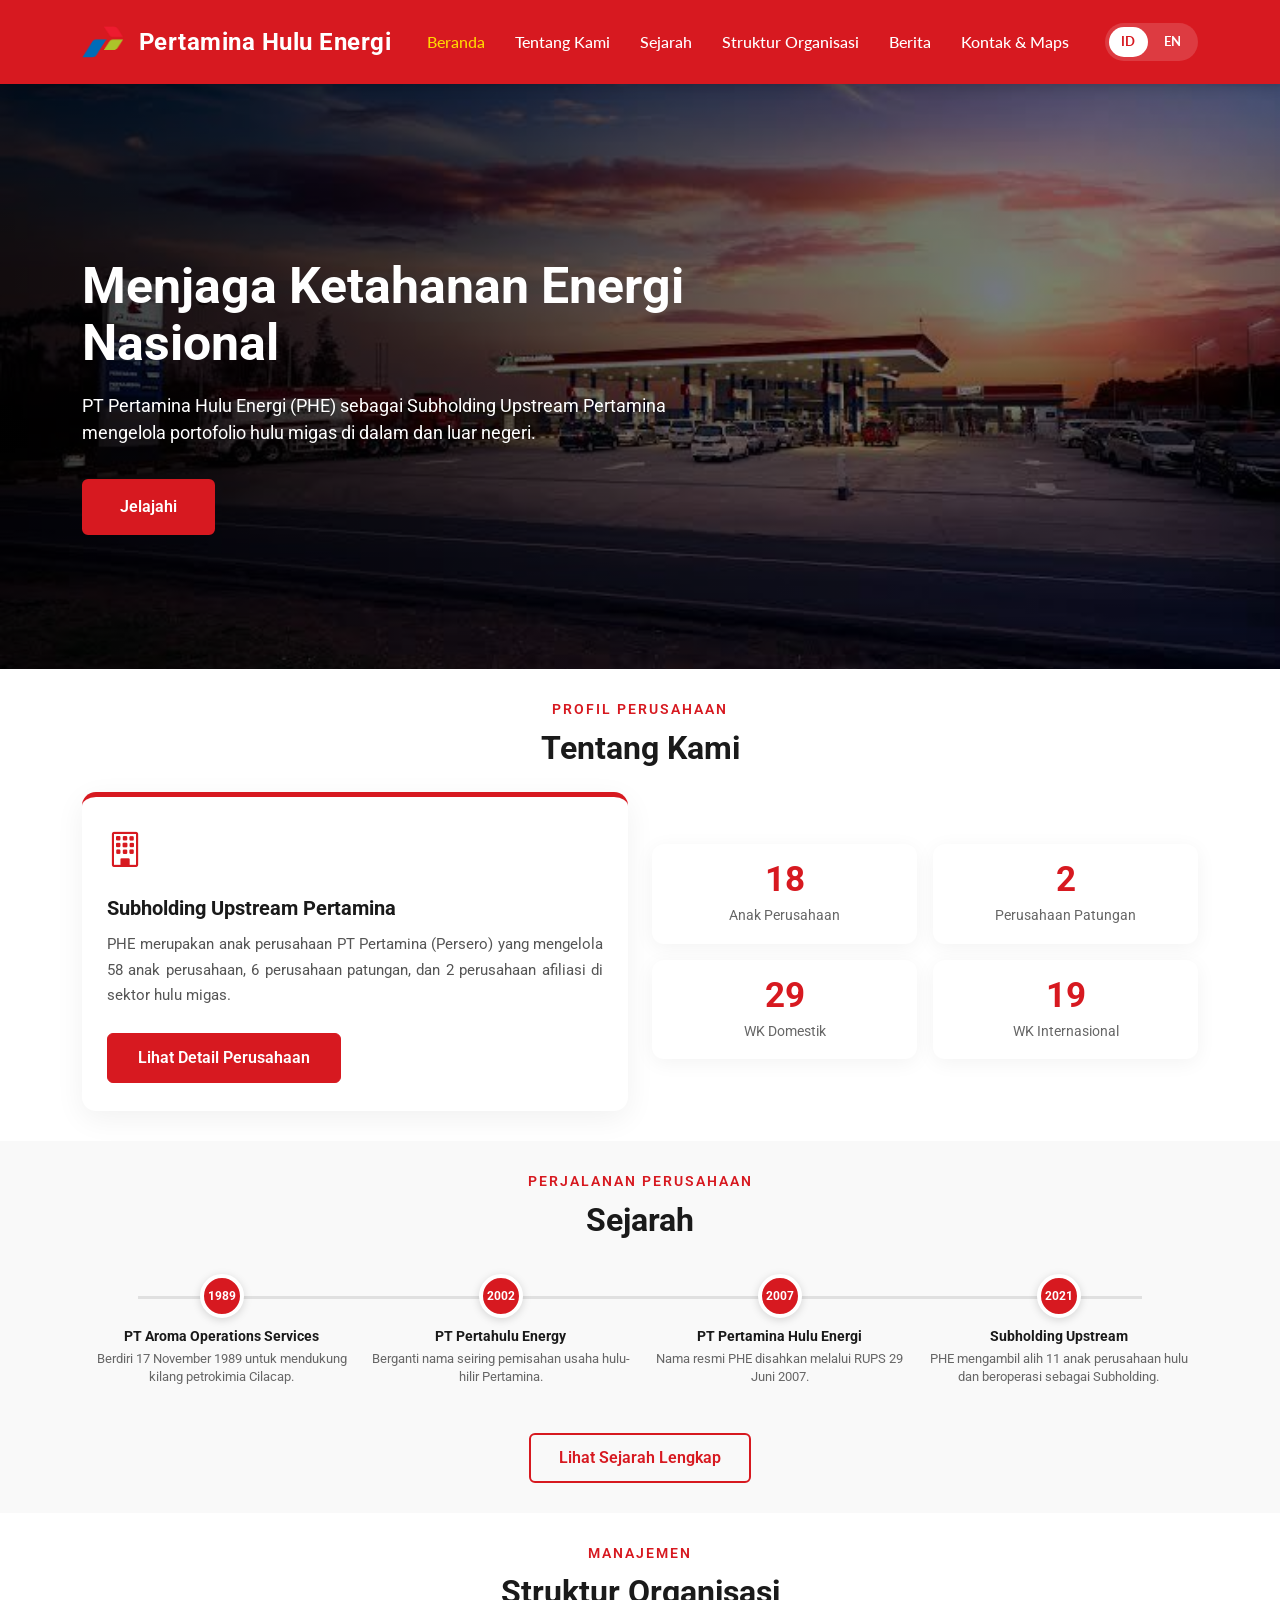
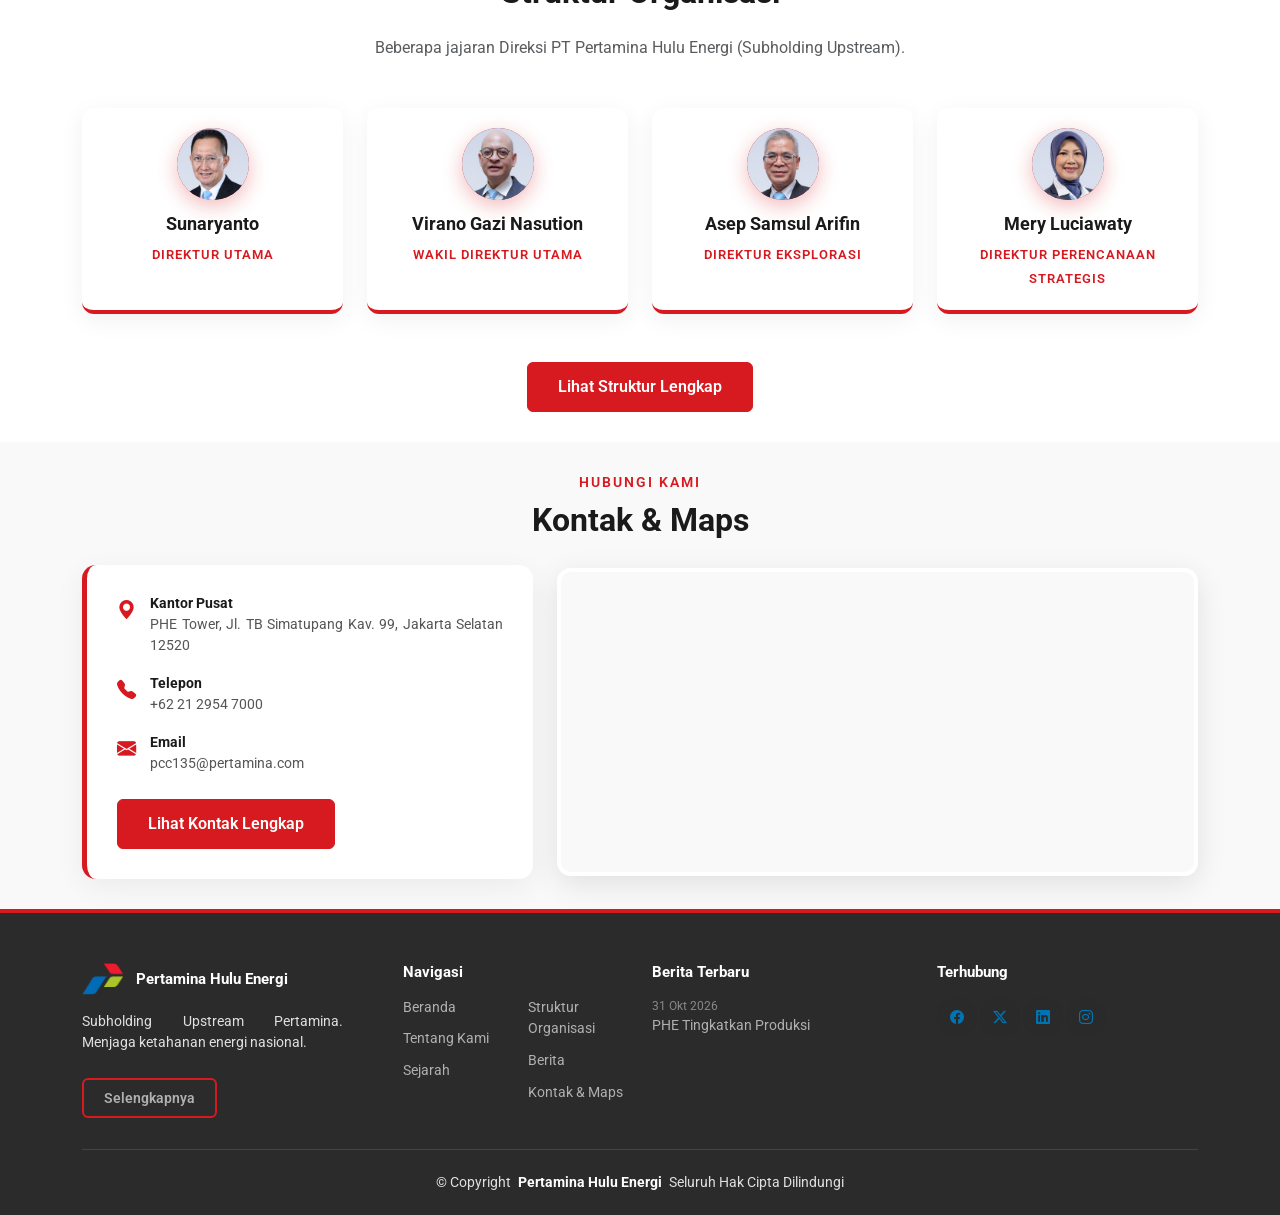
==== commit d6c1a2c9: "update website" ====
--- a/index.html
+++ b/index.html
@@ -26,9 +26,9 @@
       height: 60px;
       width: auto;
       object-fit: contain;
-      margin-right: 15px; 
-    }
-    
+      margin-right: 15px;
+    }
+
     .header .logo h1 {
       font-size: 1.5rem;
       font-weight: 700;
@@ -45,85 +45,94 @@
       overflow: hidden;
       background: linear-gradient(105deg, rgba(0,0,0,0.75) 0%, rgba(0,0,0,0.35) 100%),
                   url('assets/img/bg.jpg') center center / cover no-repeat;
-      padding: 180px 0 120px; 
+      padding: 180px 0 120px;
       min-height: 80vh;
       display: flex;
       align-items: center;
     }
-    
+
     .hero-phe::after {
-      display: none; 
+      display: none;
     }
 
     .hero-phe .container {
-      z-index: 2; 
+      z-index: 2;
     }
 
     .direksi-preview .avatar {
       overflow: hidden;
     }
-    
+
     .direksi-preview .avatar img {
       width: 100%;
       height: 100%;
       object-fit: cover;
       object-position: top center;
     }
-    
+
     .footer {
       background-color: #2b2b2b !important;
       border-top: 4px solid var(--pertamina-red);
       padding-top: 50px;
       color: #e0e0e0;
     }
-    
-    .footer .widget-heading { 
-      color: #ffffff !important; 
-      font-weight: 700; 
-      font-size: 1.1rem; 
-      margin-bottom: 16px; 
-    }
-    
-    .footer a, 
-    .footer .widget ul li a { 
-      color: #b0b0b0 !important; 
+
+    .footer .widget-heading {
+      color: #ffffff !important;
+      font-weight: 700;
+      font-size: 1.1rem;
+      margin-bottom: 16px;
+      display: flex;
+      align-items: center;
+      gap: 10px;
+    }
+
+    .footer .widget-heading img {
+      height: 30px;
+      width: auto;
+      object-fit: contain;
+    }
+
+    .footer a,
+    .footer .widget ul li a {
+      color: #b0b0b0 !important;
       text-decoration: none;
     }
-    
-    .footer a:hover, 
-    .footer .widget ul li a:hover { 
-      color: #ffffff !important; 
-    }
-    
-    .footer .social-icons a span { 
-      color: #ffffff; 
-    }
-    
-    .footer .social-icons a:hover span { 
-      color: var(--pertamina-red); 
-    }
-    
-    .footer .copyright { 
-      border-top: 1px solid #444444; 
-      margin-top: 30px; 
-      padding: 20px 0; 
-      font-size: 0.85rem; 
-    }
-    
+
+    .footer a:hover,
+    .footer .widget ul li a:hover {
+      color: #ffffff !important;
+    }
+
+    .footer .social-icons a span {
+      color: #ffffff;
+    }
+
+    .footer .social-icons a:hover span {
+      color: var(--pertamina-red);
+    }
+
+    .footer .copyright {
+      border-top: 1px solid #444444;
+      margin-top: 30px;
+      padding: 20px 0;
+      font-size: 0.85rem;
+    }
+
     .footer .widget .footer-blog-entry .date {
-      color: #888 !important; 
+      color: #888 !important;
     }
 
     @media (max-width: 768px) {
-      .hero-phe { 
-        padding: 120px 0 90px; 
-        min-height: 60vh; 
+      .hero-phe {
+        padding: 120px 0 90px;
+        min-height: 60vh;
       }
-      .header .logo h1 { 
-        font-size: 1.1rem; 
+      .header .logo h1 {
+        font-size: 1.1rem;
       }
-      .header .logo img { 
-        height: 45px; 
+      .header .logo img {
+        height: 45px;
       }
     }
   </style>
@@ -133,7 +142,7 @@
 
   <header id="header" class="header d-flex align-items-center sticky-top">
     <div class="container-fluid container-xl position-relative d-flex align-items-center justify-content-between">
-      
+
       <a href="index.html" class="logo d-flex align-items-center">
         <img src="assets/img/logok.png" alt="Logo Pertamina">
         <h1 class="sitename">Pertamina Hulu Energi</h1>
@@ -248,7 +257,7 @@
           Beberapa jajaran Direksi PT Pertamina Hulu Energi (Subholding Upstream).
         </p>
         <div class="row gy-4 justify-content-center">
-          
+
           <div class="col-lg-3 col-md-6" data-aos="fade-up">
             <div class="direksi-preview">
               <div class="avatar"><img src="assets/img/SUNARYANTO.jpeg" alt="Sunaryanto"></div>
@@ -256,7 +265,7 @@
               <span data-i18n="struktur.dirut">Direktur Utama</span>
             </div>
           </div>
-          
+
           <div class="col-lg-3 col-md-6" data-aos="fade-up" data-aos-delay="100">
             <div class="direksi-preview">
               <div class="avatar"><img src="assets/img/VIRANO.jpeg" alt="Virano Gazi Nasution"></div>
@@ -264,7 +273,7 @@
               <span data-i18n="struktur.wakil">Wakil Direktur Utama</span>
             </div>
           </div>
-          
+
           <div class="col-lg-3 col-md-6" data-aos="fade-up" data-aos-delay="200">
             <div class="direksi-preview">
               <div class="avatar"><img src="assets/img/ASEP.jpeg" alt="Asep Samsul Arifin"></div>
@@ -272,7 +281,7 @@
               <span data-i18n="struktur.eksplorasi">Direktur Eksplorasi</span>
             </div>
           </div>
-          
+
           <div class="col-lg-3 col-md-6" data-aos="fade-up" data-aos-delay="300">
             <div class="direksi-preview">
               <div class="avatar"><img src="assets/img/MERY.jpeg" alt="Mery Luciawaty"></div>
@@ -340,7 +349,10 @@
       <div class="row g-4">
         <div class="col-md-6 col-lg-3 mb-3 mb-md-0">
           <div class="widget">
-            <h3 class="widget-heading" data-i18n="footer.brand">Pertamina Hulu Energi</h3>
+            <h3 class="widget-heading">
+              <img src="assets/img/logok.png" alt="Logo Pertamina">
+              Pertamina Hulu Energi
+            </h3>
             <p class="mb-4" style="font-size:0.9rem;" data-i18n="footer.desc">Subholding Upstream Pertamina. Menjaga ketahanan energi nasional.</p>
             <p class="mb-0"><a href="about.html" class="btn-outline-detail" style="padding:8px 20px;font-size:0.85rem; border-color: #fff; color: #fff;" data-i18n="footer.selengkapnya">Selengkapnya</a></p>
           </div>
@@ -404,7 +416,7 @@
   <script src="assets/vendor/glightbox/js/glightbox.min.js"></script>
   <script src="assets/vendor/imagesloaded/imagesloaded.pkgd.min.js"></script>
   <script src="assets/vendor/isotope-layout/isotope.pkgd.min.js"></script>
-  
+
   <script src="assets/js/main.js"></script>
 
   <script>
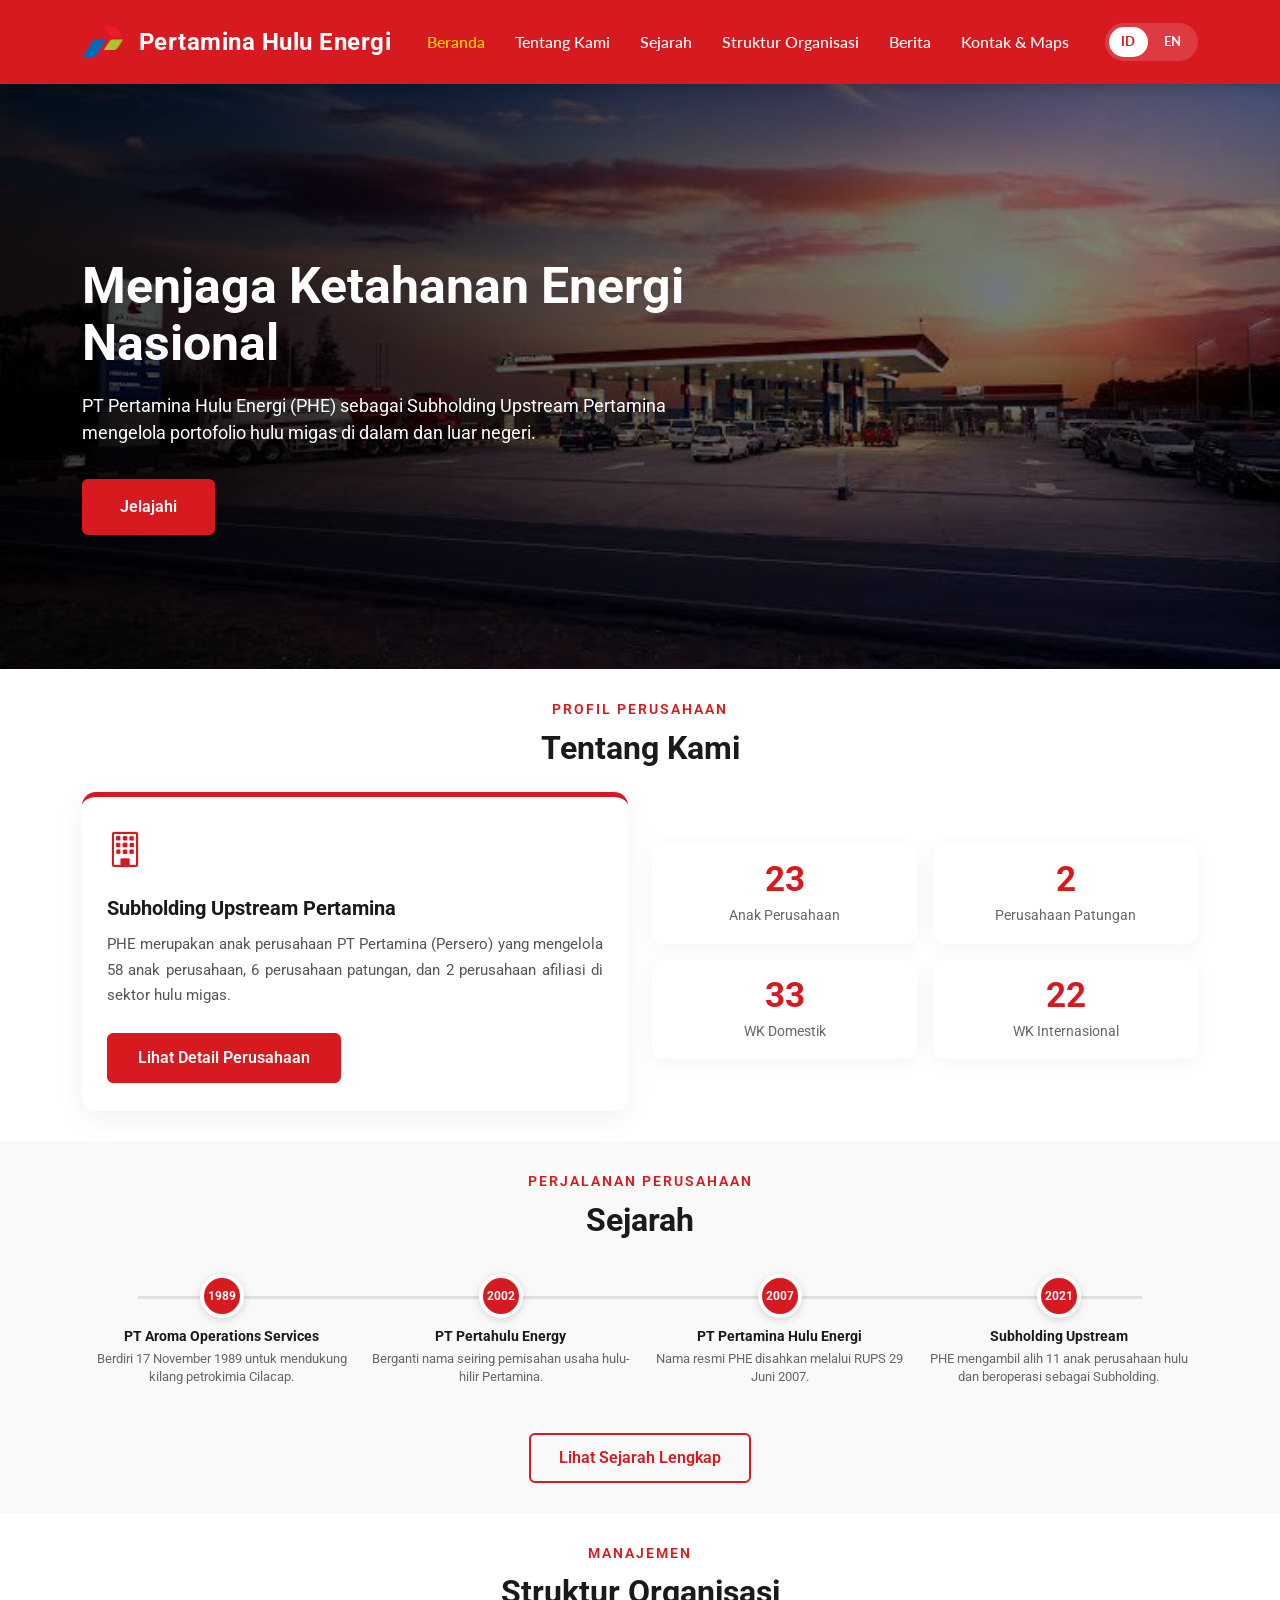
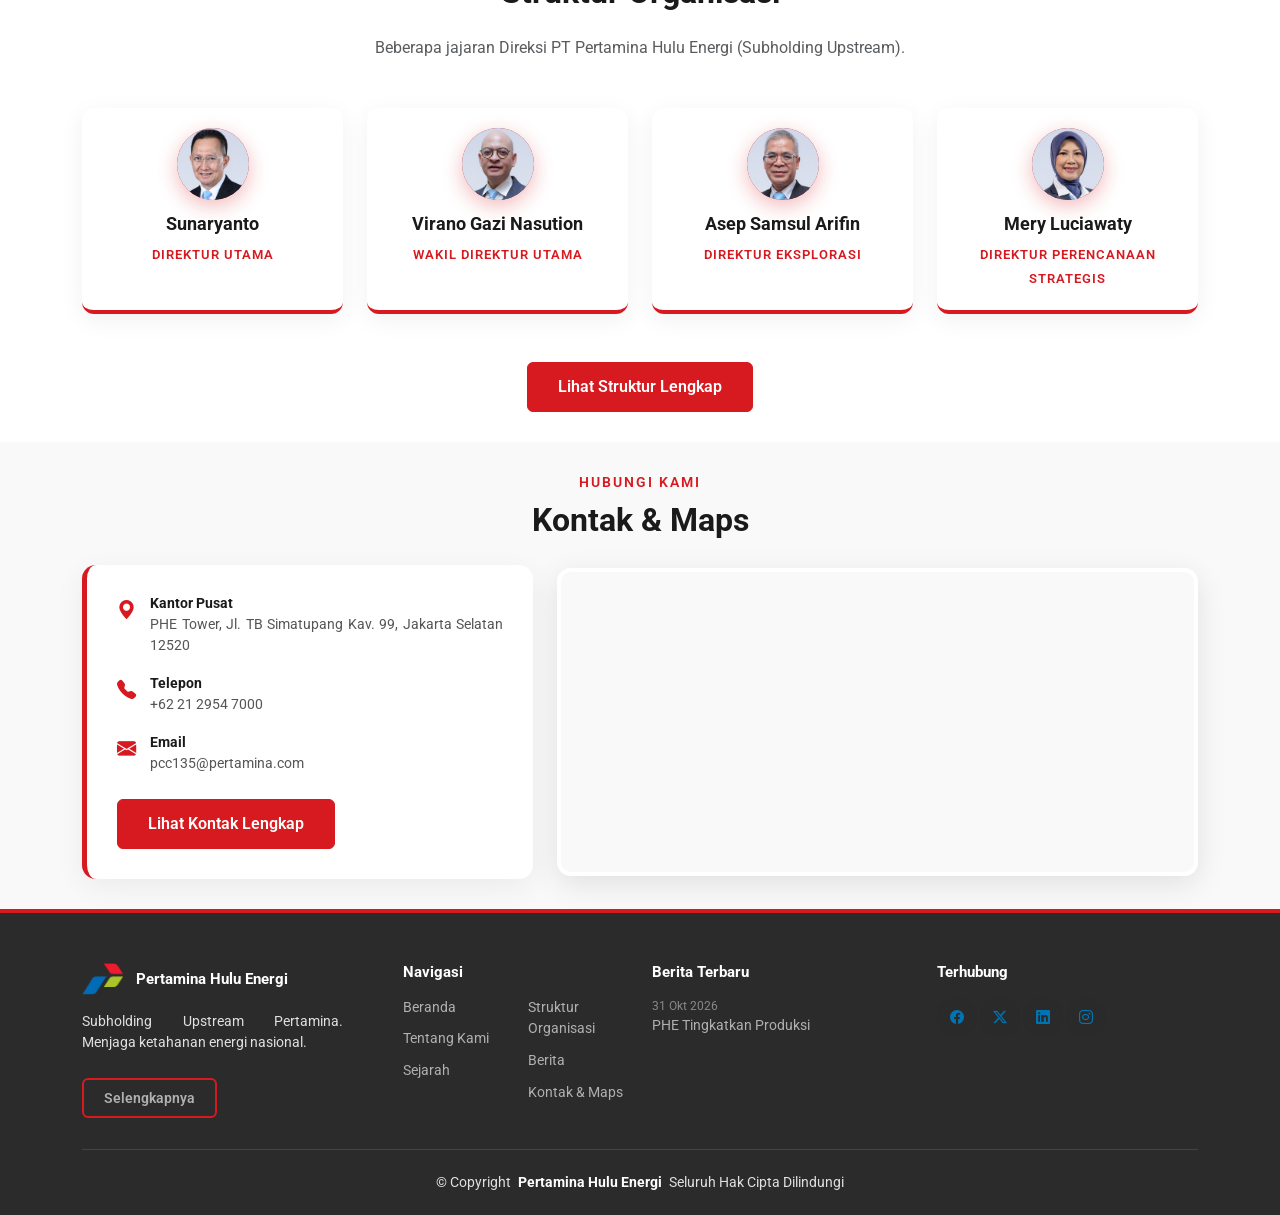
==== commit ed78dfde: "update website" ====
--- a/index.html
+++ b/index.html
@@ -485,6 +485,16 @@
         applyLanguage(btn.dataset.lang);
       });
     });
+
+    document.querySelector('.header .logo').addEventListener('click', function(e) {
+      const currentPath = window.location.pathname.split('/').pop() || 'index.html';
+      const targetPath = this.getAttribute('href');
+      
+      if (currentPath === targetPath) {
+        e.preventDefault();
+        window.scrollTo({ top: 0, behavior: 'smooth' });
+      }
+    });
   });
   </script>
 
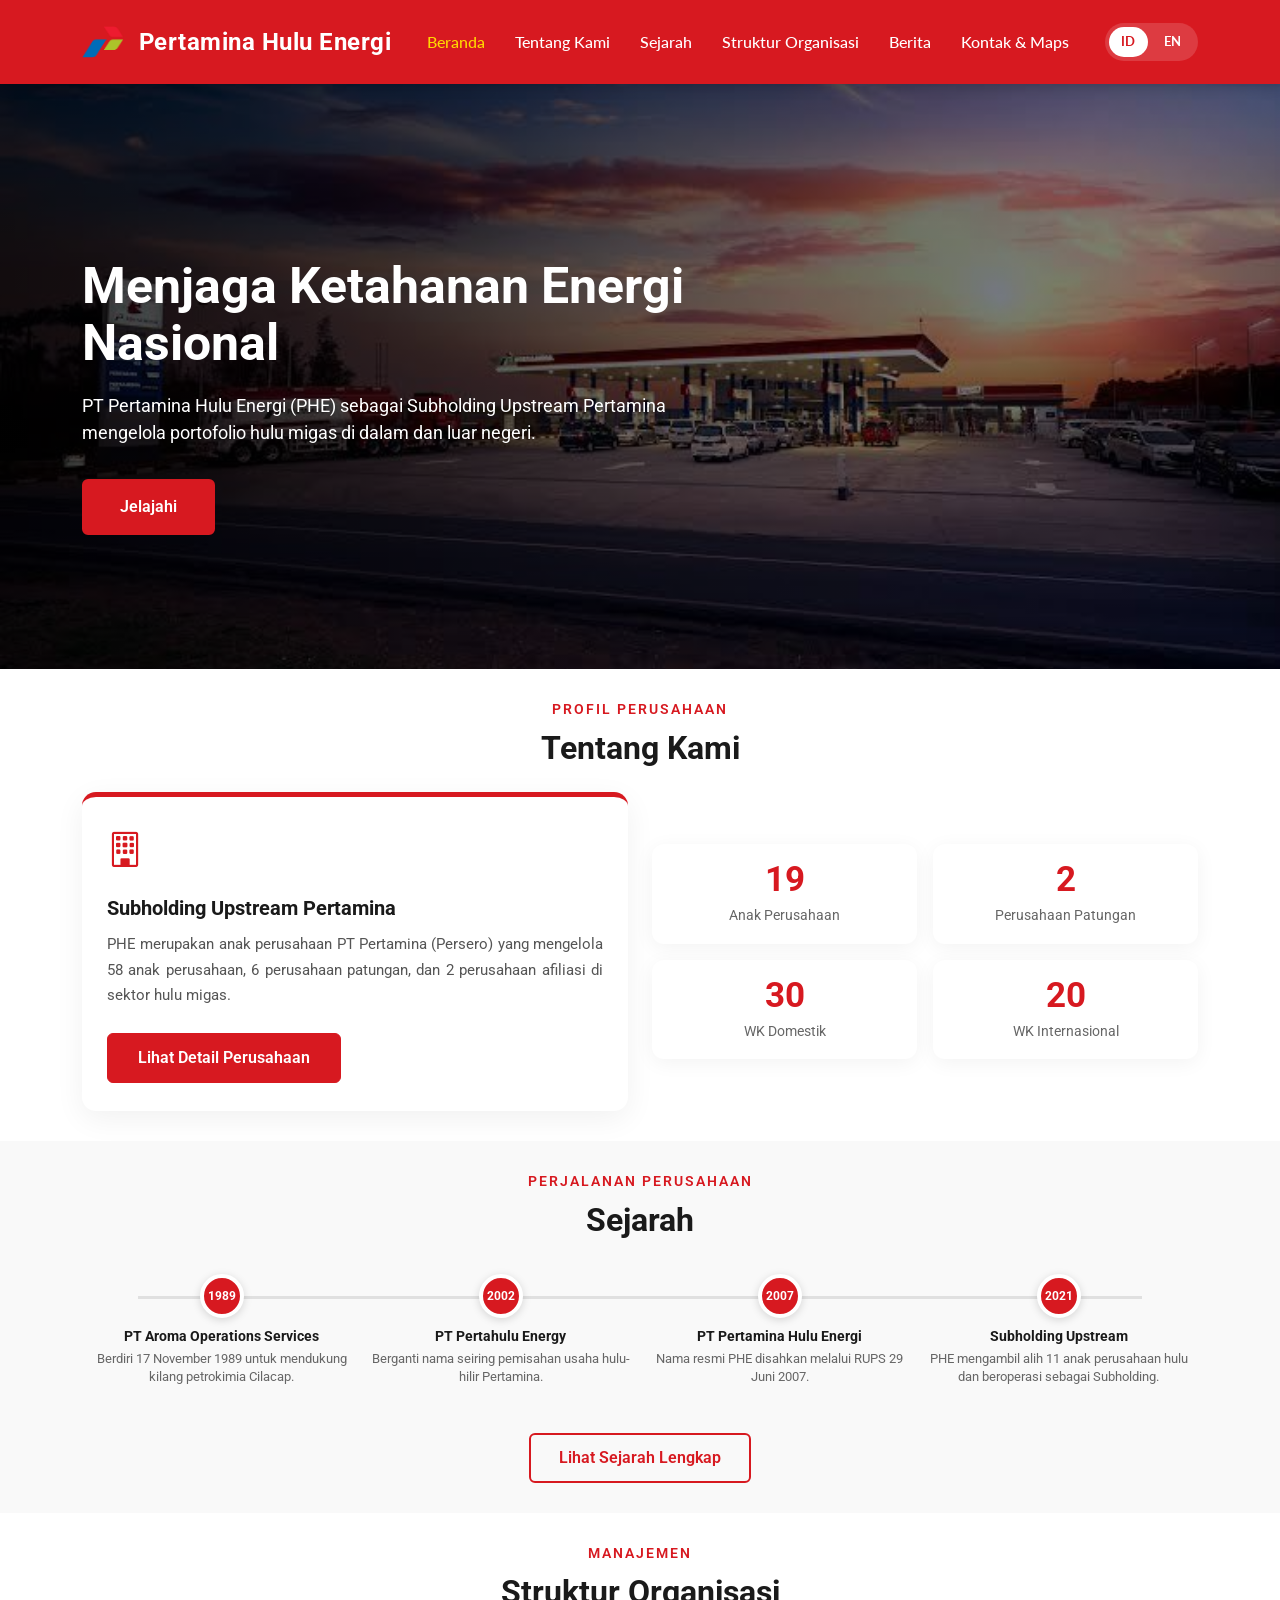
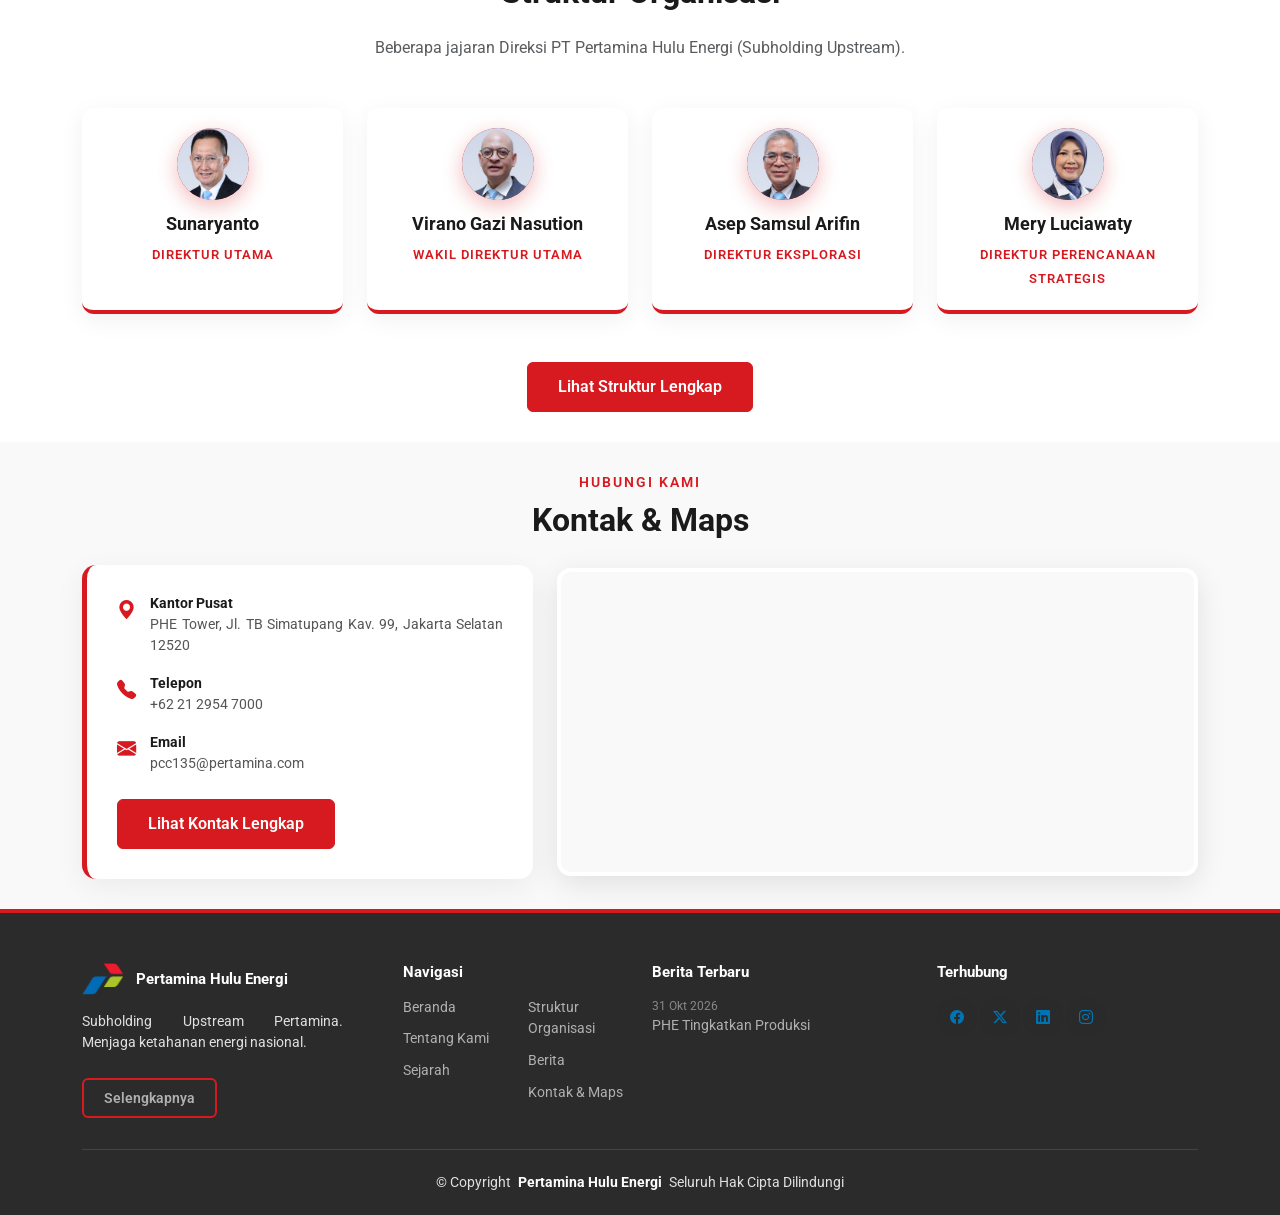
==== commit 770bb4f8: "update website" ====
--- a/index.html
+++ b/index.html
@@ -486,15 +486,18 @@
       });
     });
 
-    document.querySelector('.header .logo').addEventListener('click', function(e) {
-      const currentPath = window.location.pathname.split('/').pop() || 'index.html';
-      const targetPath = this.getAttribute('href');
-      
-      if (currentPath === targetPath) {
-        e.preventDefault();
-        window.scrollTo({ top: 0, behavior: 'smooth' });
-      }
-    });
+    // --- PERBAIKAN TOTAL: MATIKAN FUNGSI KLIK PADA LOGO JIKA DI HALAMAN YANG SAMA ---
+    const logoLink = document.querySelector('.header .logo');
+    if (logoLink) {
+      logoLink.addEventListener('click', function(e) {
+        const currentPath = window.location.pathname.split('/').pop() || 'index.html';
+        const targetPath = this.getAttribute('href');
+        
+        if (currentPath === targetPath) {
+          e.preventDefault(); // Hanya batalkan refresh/redirect. Halaman akan benar-benar diam.
+        }
+      });
+    }
   });
   </script>
 
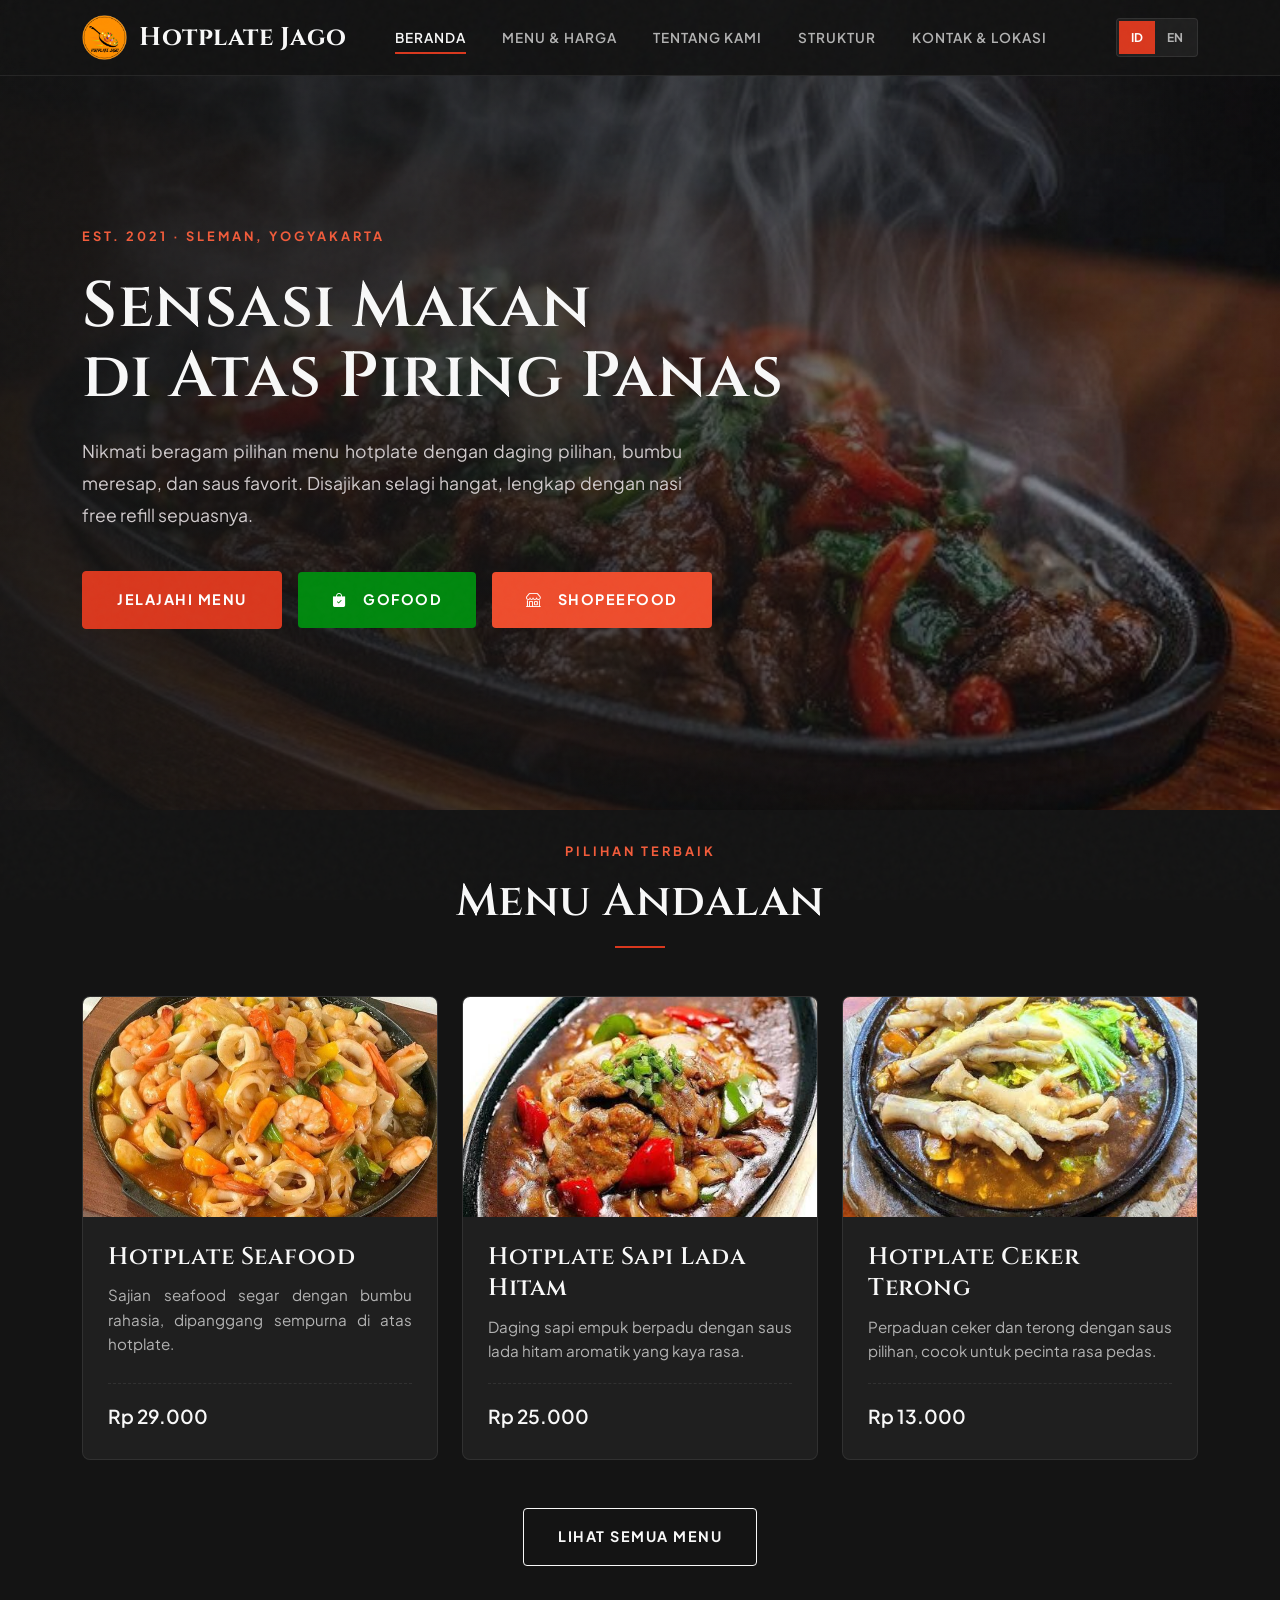
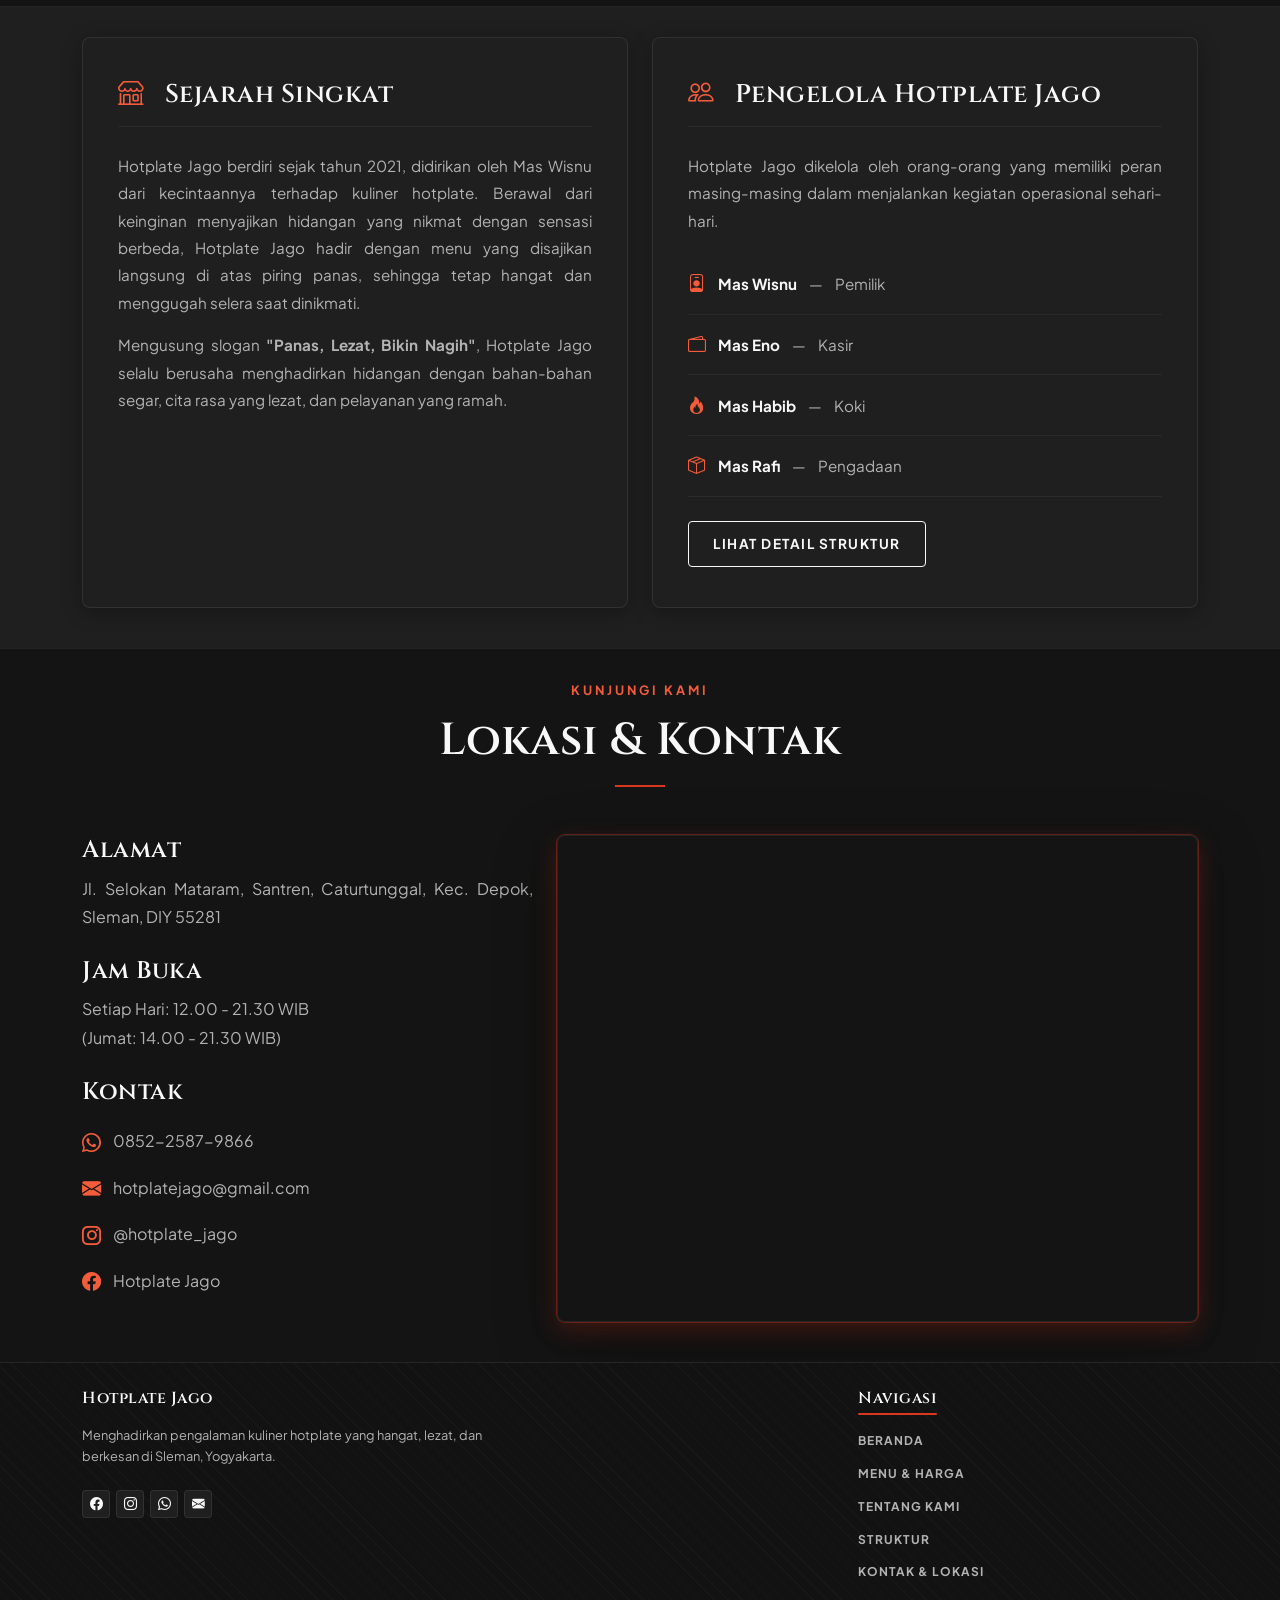
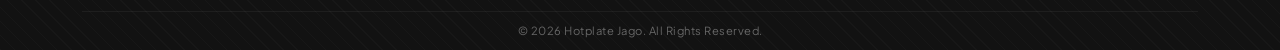
==== commit 966de7fd: "first commit" ====
--- a/index.html
+++ b/index.html
@@ -3,503 +3,281 @@
 <head>
   <meta charset="utf-8">
   <meta content="width=device-width, initial-scale=1.0" name="viewport">
-  <title>Pertamina Hulu Energi - Subholding Upstream</title>
-  <meta name="description" content="PT Pertamina Hulu Energi (PHE), Subholding Upstream Pertamina.">
-
-  <link href="assets/img/logok.png" rel="icon">
-  <link href="assets/img/logok.png" rel="apple-touch-icon">
-
-  <link href="https://fonts.googleapis.com" rel="preconnect">
-  <link href="https://fonts.gstatic.com" rel="preconnect" crossorigin>
-  <link href="https://fonts.googleapis.com/css2?family=Roboto:ital,wght@0,100;0,300;0,400;0,500;0,700;0,900&family=Lato:ital,wght@0,100;0,300;0,400;0,700;0,900&display=swap" rel="stylesheet">
-
+  <title>Hotplate Jago - Sensasi Kuliner Hotplate di Sleman</title>
+  <link href="assets/img/logo.png" rel="icon">
   <link href="assets/vendor/bootstrap/css/bootstrap.min.css" rel="stylesheet">
   <link href="assets/vendor/bootstrap-icons/bootstrap-icons.css" rel="stylesheet">
   <link href="assets/vendor/aos/aos.css" rel="stylesheet">
-  <link href="assets/vendor/swiper/swiper-bundle.min.css" rel="stylesheet">
-  <link href="assets/vendor/glightbox/css/glightbox.min.css" rel="stylesheet">
-
   <link href="assets/css/main.css" rel="stylesheet">
-
   <style>
-    .header .logo img {
-      height: 60px;
-      width: auto;
-      object-fit: contain;
-      margin-right: 15px;
-    }
-
-    .header .logo h1 {
-      font-size: 1.5rem;
-      font-weight: 700;
-      color: #ffffff;
-      line-height: 1.2;
-      display: flex;
-      align-items: center;
-      margin-bottom: 0;
-    }
-
-    .hero-phe {
-      position: relative;
-      width: 100%;
-      overflow: hidden;
-      background: linear-gradient(105deg, rgba(0,0,0,0.75) 0%, rgba(0,0,0,0.35) 100%),
-                  url('assets/img/bg.jpg') center center / cover no-repeat;
-      padding: 180px 0 120px;
-      min-height: 80vh;
-      display: flex;
-      align-items: center;
-    }
-
-    .hero-phe::after {
-      display: none;
-    }
-
-    .hero-phe .container {
-      z-index: 2;
-    }
-
-    .direksi-preview .avatar {
-      overflow: hidden;
-    }
-
-    .direksi-preview .avatar img {
-      width: 100%;
-      height: 100%;
-      object-fit: cover;
-      object-position: top center;
-    }
-
-    .footer {
-      background-color: #2b2b2b !important;
-      border-top: 4px solid var(--pertamina-red);
-      padding-top: 50px;
-      color: #e0e0e0;
-    }
-
-    .footer .widget-heading {
-      color: #ffffff !important;
-      font-weight: 700;
-      font-size: 1.1rem;
-      margin-bottom: 16px;
-      display: flex;
-      align-items: center;
-      gap: 10px;
-    }
-
-    .footer .widget-heading img {
-      height: 30px;
-      width: auto;
-      object-fit: contain;
-    }
-
-    .footer a,
-    .footer .widget ul li a {
-      color: #b0b0b0 !important;
-      text-decoration: none;
-    }
-
-    .footer a:hover,
-    .footer .widget ul li a:hover {
-      color: #ffffff !important;
-    }
-
-    .footer .social-icons a span {
-      color: #ffffff;
-    }
-
-    .footer .social-icons a:hover span {
-      color: var(--pertamina-red);
-    }
-
-    .footer .copyright {
-      border-top: 1px solid #444444;
-      margin-top: 30px;
-      padding: 20px 0;
-      font-size: 0.85rem;
-    }
-
-    .footer .widget .footer-blog-entry .date {
-      color: #888 !important;
-    }
-
-    @media (max-width: 768px) {
-      .hero-phe {
-        padding: 120px 0 90px;
-        min-height: 60vh;
-      }
-      .header .logo h1 {
-        font-size: 1.1rem;
-      }
-      .header .logo img {
-        height: 45px;
-      }
-    }
+    .kontak-link { display: flex; align-items: center; gap: 12px; margin-bottom: 12px; text-decoration: none; color: var(--text-secondary); transition: all 0.3s ease; }
+    .kontak-link:hover { color: var(--brand-fire-hover) !important; }
+    .kontak-link i { font-size: 1.2rem; color: var(--brand-fire-hover); transition: all 0.3s ease; }
+    .kontak-link:hover i { color: #FFF; text-shadow: 0 0 10px var(--brand-fire); }
   </style>
 </head>
-
-<body class="index-page">
-
-  <header id="header" class="header d-flex align-items-center sticky-top">
-    <div class="container-fluid container-xl position-relative d-flex align-items-center justify-content-between">
-
-      <a href="index.html" class="logo d-flex align-items-center">
-        <img src="assets/img/logok.png" alt="Logo Pertamina">
-        <h1 class="sitename">Pertamina Hulu Energi</h1>
+<body>
+
+  <header id="header" class="header d-flex align-items-center fixed-top">
+    <div class="container-fluid container-xl d-flex align-items-center justify-content-between">
+      <a href="index.html" class="logo d-flex align-items-center text-decoration-none">
+        <img src="assets/img/logo.png" alt="Logo Hotplate Jago">
+        <h1 class="sitename m-0">Hotplate Jago</h1>
       </a>
-
       <nav id="navmenu" class="navmenu">
-        <ul>
+        <ul class="d-flex list-unstyled m-0">
           <li><a href="index.html" class="active" data-i18n="nav.beranda">Beranda</a></li>
+          <li><a href="menu.html" data-i18n="nav.menu">Menu & Harga</a></li>
           <li><a href="about.html" data-i18n="nav.tentang">Tentang Kami</a></li>
-          <li><a href="sejarah.html" data-i18n="nav.sejarah">Sejarah</a></li>
-          <li><a href="struktur-organisasi.html" data-i18n="nav.struktur">Struktur Organisasi</a></li>
-          <li><a href="berita.html" data-i18n="nav.berita">Berita</a></li>
-          <li><a href="contact.html" data-i18n="nav.kontak">Kontak & Maps</a></li>
+          <li><a href="struktur-organisasi.html" data-i18n="nav.struktur">Struktur</a></li>
+          <li><a href="contact.html" data-i18n="nav.kontak">Kontak & Lokasi</a></li>
         </ul>
-        <i class="mobile-nav-toggle d-xl-none bi bi-list"></i>
       </nav>
-
       <div class="lang-switcher">
-        <button class="lang-btn active" data-lang="id" title="Bahasa Indonesia">ID</button>
-        <button class="lang-btn" data-lang="en" title="English">EN</button>
+        <button class="lang-btn active" data-lang="id">ID</button>
+        <button class="lang-btn" data-lang="en">EN</button>
       </div>
     </div>
   </header>
 
-  <main class="main">
-
-    <section id="beranda" class="hero-phe">
-      <div class="container position-relative z-2">
-        <h1 data-aos="fade-up" data-i18n="hero.title">Menjaga Ketahanan Energi Nasional</h1>
-        <p data-aos="fade-up" data-aos-delay="100" data-i18n="hero.desc">
-          PT Pertamina Hulu Energi (PHE) sebagai Subholding Upstream Pertamina mengelola portofolio hulu migas di dalam dan luar negeri.
-        </p>
-        <a href="#tentang-kami" class="btn-hero" data-aos="fade-up" data-aos-delay="200" data-i18n="hero.btn">Jelajahi</a>
-      </div>
-    </section>
-
-    <section id="tentang-kami" class="section">
-      <div class="container section-title" data-aos="fade-up">
-        <p data-i18n="idx.about.tag">Profil Perusahaan</p>
-        <h2 data-i18n="idx.about.title">Tentang Kami</h2>
-      </div>
-
-      <div class="container">
-        <div class="row gy-5 align-items-center">
-          <div class="col-lg-6" data-aos="fade-up">
-            <div class="summary-card">
-              <i class="bi bi-building icon-lg"></i>
-              <h3 data-i18n="idx.about.card">Subholding Upstream Pertamina</h3>
-              <p data-i18n="idx.about.desc">
-                PHE merupakan anak perusahaan PT Pertamina (Persero) yang mengelola 58 anak perusahaan, 6 perusahaan patungan, dan 2 perusahaan afiliasi di sektor hulu migas.
-              </p>
-              <div class="mt-4">
-                <a href="about.html" class="btn-detail" data-i18n="idx.about.btn">Lihat Detail Perusahaan</a>
-              </div>
-            </div>
-          </div>
-          <div class="col-lg-6" data-aos="fade-up" data-aos-delay="100">
-            <div class="row g-3">
-              <div class="col-6"><div class="stat-box"><span class="number purecounter" data-purecounter-start="0" data-purecounter-end="58" data-purecounter-duration="1"></span><span class="label" data-i18n="idx.about.stat1">Anak Perusahaan</span></div></div>
-              <div class="col-6"><div class="stat-box"><span class="number purecounter" data-purecounter-start="0" data-purecounter-end="6" data-purecounter-duration="1"></span><span class="label" data-i18n="idx.about.stat2">Perusahaan Patungan</span></div></div>
-              <div class="col-6"><div class="stat-box"><span class="number purecounter" data-purecounter-start="0" data-purecounter-end="40" data-purecounter-duration="1"></span><span class="label" data-i18n="idx.about.stat3">WK Domestik</span></div></div>
-              <div class="col-6"><div class="stat-box"><span class="number purecounter" data-purecounter-start="0" data-purecounter-end="27" data-purecounter-duration="1"></span><span class="label" data-i18n="idx.about.stat4">WK Internasional</span></div></div>
-            </div>
-          </div>
-        </div>
-      </div>
-    </section>
-
-    <section id="sejarah" class="section" style="background:#f9f9f9;">
-      <div class="container section-title" data-aos="fade-up">
-        <p data-i18n="idx.sejarah.tag">Perjalanan Perusahaan</p>
-        <h2 data-i18n="idx.sejarah.title">Sejarah</h2>
-      </div>
-
-      <div class="container">
-        <div class="mini-timeline" data-aos="fade-up">
-          <div class="mini-step">
-            <div class="dot">1989</div>
-            <h5 data-i18n="idx.sejarah.s1.title">PT Aroma Operations Services</h5>
-            <p data-i18n="idx.sejarah.s1.desc">Berdiri 17 November 1989 untuk mendukung kilang petrokimia Cilacap.</p>
-          </div>
-          <div class="mini-step">
-            <div class="dot">2002</div>
-            <h5 data-i18n="idx.sejarah.s2.title">PT Pertahulu Energy</h5>
-            <p data-i18n="idx.sejarah.s2.desc">Berganti nama seiring pemisahan usaha hulu-hilir Pertamina.</p>
-          </div>
-          <div class="mini-step">
-            <div class="dot">2007</div>
-            <h5 data-i18n="idx.sejarah.s3.title">PT Pertamina Hulu Energi</h5>
-            <p data-i18n="idx.sejarah.s3.desc">Nama resmi PHE disahkan melalui RUPS 29 Juni 2007.</p>
-          </div>
-          <div class="mini-step">
-            <div class="dot">2021</div>
-            <h5 data-i18n="idx.sejarah.s4.title">Subholding Upstream</h5>
-            <p data-i18n="idx.sejarah.s4.desc">PHE mengambil alih 11 anak perusahaan hulu dan beroperasi sebagai Subholding.</p>
-          </div>
-        </div>
-        <div class="text-center mt-5" data-aos="fade-up" data-aos-delay="100">
-          <a href="sejarah.html" class="btn-outline-detail" data-i18n="idx.sejarah.btn">Lihat Sejarah Lengkap</a>
-        </div>
-      </div>
-    </section>
-
-    <section id="struktur-organisasi" class="section">
-      <div class="container section-title" data-aos="fade-up">
-        <p data-i18n="idx.struktur.tag">Manajemen</p>
-        <h2 data-i18n="idx.struktur.title">Struktur Organisasi</h2>
-      </div>
-
-      <div class="container">
-        <p class="text-center text-muted mb-5" data-aos="fade-up" data-i18n="idx.struktur.desc">
-          Beberapa jajaran Direksi PT Pertamina Hulu Energi (Subholding Upstream).
-        </p>
-        <div class="row gy-4 justify-content-center">
-
-          <div class="col-lg-3 col-md-6" data-aos="fade-up">
-            <div class="direksi-preview">
-              <div class="avatar"><img src="assets/img/SUNARYANTO.jpeg" alt="Sunaryanto"></div>
-              <h5>Sunaryanto</h5>
-              <span data-i18n="struktur.dirut">Direktur Utama</span>
-            </div>
-          </div>
-
-          <div class="col-lg-3 col-md-6" data-aos="fade-up" data-aos-delay="100">
-            <div class="direksi-preview">
-              <div class="avatar"><img src="assets/img/VIRANO.jpeg" alt="Virano Gazi Nasution"></div>
-              <h5>Virano Gazi Nasution</h5>
-              <span data-i18n="struktur.wakil">Wakil Direktur Utama</span>
-            </div>
-          </div>
-
-          <div class="col-lg-3 col-md-6" data-aos="fade-up" data-aos-delay="200">
-            <div class="direksi-preview">
-              <div class="avatar"><img src="assets/img/ASEP.jpeg" alt="Asep Samsul Arifin"></div>
-              <h5>Asep Samsul Arifin</h5>
-              <span data-i18n="struktur.eksplorasi">Direktur Eksplorasi</span>
-            </div>
-          </div>
-
-          <div class="col-lg-3 col-md-6" data-aos="fade-up" data-aos-delay="300">
-            <div class="direksi-preview">
-              <div class="avatar"><img src="assets/img/MERY.jpeg" alt="Mery Luciawaty"></div>
-              <h5>Mery Luciawaty</h5>
-              <span data-i18n="struktur.strategis">Direktur Perencanaan Strategis</span>
-            </div>
-          </div>
-
-        </div>
-        <div class="text-center mt-5" data-aos="fade-up" data-aos-delay="200">
-          <a href="struktur-organisasi.html" class="btn-detail" data-i18n="idx.struktur.btn">Lihat Struktur Lengkap</a>
-        </div>
-      </div>
-    </section>
-
-    <section id="kontak" class="section" style="background:#f9f9f9;">
-      <div class="container section-title" data-aos="fade-up">
-        <p data-i18n="idx.kontak.tag">Hubungi Kami</p>
-        <h2 data-i18n="idx.kontak.title">Kontak & Maps</h2>
-      </div>
-
-      <div class="container">
-        <div class="row gy-5 align-items-center">
+  <main>
+    <section id="hero" class="hero-section">
+      <div class="container">
+        <div class="row">
+          <div class="col-lg-8">
+            <div class="text-uppercase fw-bold" data-aos="fade-up" data-i18n="hero.est">Est. 2021 &middot; Sleman, Yogyakarta</div>
+            <h1 data-aos="fade-up" data-aos-delay="100" data-i18n="hero.title">Sensasi Makan<br>di Atas Piring Panas</h1>
+            <p data-aos="fade-up" data-aos-delay="200" data-i18n="hero.desc">Nikmati beragam pilihan menu hotplate dengan daging pilihan, bumbu meresap, dan saus favorit. Disajikan selagi hangat, lengkap dengan nasi free refill sepuasnya.</p>
+            
+            <div class="d-flex align-items-center gap-3 flex-wrap mt-4" data-aos="fade-up" data-aos-delay="300">
+              <a href="#menu" class="btn-primary" data-i18n="hero.btn">Jelajahi Menu</a>
+              <a href="https://gofood.co.id/yogyakarta/restaurant/hotplate-jago-jl-selokan-mataram-caturtunggal-22e6e5b0-0b4a-4e82-a0d1-c5b93fdc900f" target="_blank" class="btn-gofood">
+                <i class="bi bi-bag-check-fill me-2"></i> <span data-i18n="hero.btn_gofood">GoFood</span>
+              </a>
+              <a href="https://shopee.co.id/universal-link/now-food/shop/20917873?deep_and_deferred=1&shareChannel=whatsapp" target="_blank" class="btn-shopeefood">
+                <i class="bi bi-shop me-2"></i> <span data-i18n="hero.btn_shopeefood">ShopeeFood</span>
+              </a>
+            </div>
+          </div>
+        </div>
+      </div>
+    </section>
+
+    <section id="menu" class="section-custom">
+      <div class="container">
+        <div class="section-title" data-aos="fade-up">
+          <span data-i18n="menu.tag">Pilihan Terbaik</span>
+          <h2 data-i18n="menu.title">Menu Andalan</h2>
+          <div class="divider"></div>
+        </div>
+        <div class="row g-4">
+          <div class="col-lg-4 col-md-6" data-aos="fade-up" data-aos-delay="100">
+            <div class="menu-card">
+              <img src="assets/img/seafood.jpg" alt="Hotplate Seafood">
+              <div class="menu-card-body">
+                <h3 class="menu-card-title" data-i18n="menu.s1.title">Hotplate Seafood</h3>
+                <p class="menu-card-desc" data-i18n="menu.s1.desc">Sajian seafood segar dengan bumbu rahasia, dipanggang sempurna di atas hotplate.</p>
+                <div class="menu-card-price" data-i18n="menu.s1.price">Rp 29.000</div>
+              </div>
+            </div>
+          </div>
+          <div class="col-lg-4 col-md-6" data-aos="fade-up" data-aos-delay="200">
+            <div class="menu-card">
+              <img src="assets/img/sapi.jpg" alt="Hotplate Sapi">
+              <div class="menu-card-body">
+                <h3 class="menu-card-title" data-i18n="menu.s2.title">Hotplate Sapi Lada Hitam</h3>
+                <p class="menu-card-desc" data-i18n="menu.s2.desc">Daging sapi empuk berpadu dengan saus lada hitam aromatik yang kaya rasa.</p>
+                <div class="menu-card-price" data-i18n="menu.s2.price">Rp 25.000</div>
+              </div>
+            </div>
+          </div>
+          <div class="col-lg-4 col-md-6" data-aos="fade-up" data-aos-delay="300">
+            <div class="menu-card">
+              <img src="assets/img/ceker.jpg" alt="Hotplate Ceker">
+              <div class="menu-card-body">
+                <h3 class="menu-card-title" data-i18n="menu.s3.title">Hotplate Ceker Terong</h3>
+                <p class="menu-card-desc" data-i18n="menu.s3.desc">Perpaduan ceker dan terong dengan saus pilihan, cocok untuk pecinta rasa pedas.</p>
+                <div class="menu-card-price" data-i18n="menu.s3.price">Rp 13.000</div>
+              </div>
+            </div>
+          </div>
+        </div>
+        <div class="text-center mt-5" data-aos="fade-up" data-aos-delay="400">
+          <a href="menu.html" class="btn-outline" data-i18n="menu.btn">Lihat Semua Menu</a>
+        </div>
+      </div>
+    </section>
+
+    <section id="about" class="section-custom bg-surface">
+      <div class="container">
+        <div class="row g-4 align-items-stretch">
+          <div class="col-lg-6" data-aos="fade-right">
+            <div class="info-box">
+              <h3><i class="bi bi-shop me-2"></i> <span data-i18n="info.sejarah.title">Sejarah Singkat</span></h3>
+              <p data-i18n="info.sejarah.p1">Hotplate Jago berdiri sejak tahun 2021, didirikan oleh Mas Wisnu dari kecintaannya terhadap kuliner hotplate. Berawal dari keinginan menyajikan hidangan yang nikmat dengan sensasi berbeda, Hotplate Jago hadir dengan menu yang disajikan langsung di atas piring panas, sehingga tetap hangat dan menggugah selera saat dinikmati.</p>
+              <p data-i18n="info.sejarah.p2">Mengusung slogan <strong>"Panas, Lezat, Bikin Nagih"</strong>, Hotplate Jago selalu berusaha menghadirkan hidangan dengan bahan-bahan segar, cita rasa yang lezat, dan pelayanan yang ramah.</p>
+            </div>
+          </div>
+          <div class="col-lg-6" data-aos="fade-left">
+            <div class="info-box">
+              <h3><i class="bi bi-people me-2"></i> <span data-i18n="info.struktur.title">Pengelola Hotplate Jago</span></h3>
+              <p data-i18n="info.struktur.desc">Hotplate Jago dikelola oleh orang-orang yang memiliki peran masing-masing dalam menjalankan kegiatan operasional sehari-hari.</p>
+              <ul class="mb-4">
+                <li><i class="bi bi-person-badge"></i> <strong>Mas Wisnu</strong> — <span data-i18n="info.struktur.owner">Pemilik</span></li>
+                <li><i class="bi bi-wallet2"></i> <strong>Mas Eno</strong> — <span data-i18n="info.struktur.kasir">Kasir</span></li>
+                <li><i class="bi bi-fire"></i> <strong>Mas Habib</strong> — <span data-i18n="info.struktur.koki">Koki</span></li>
+                <li><i class="bi bi-box-seam"></i> <strong>Mas Rafi</strong> — <span data-i18n="info.struktur.pengadaan">Pengadaan</span></li>
+              </ul>
+              <a href="struktur-organisasi.html" class="btn-outline" style="padding: 10px 24px; font-size: 0.85rem;" data-i18n="info.struktur.btn">Lihat Detail Struktur</a>
+            </div>
+          </div>
+        </div>
+      </div>
+    </section>
+
+    <section id="contact" class="section-custom">
+      <div class="container">
+        <div class="section-title" data-aos="fade-up">
+          <span data-i18n="contact.tag">Kunjungi Kami</span>
+          <h2 data-i18n="contact.title">Lokasi & Kontak</h2>
+          <div class="divider"></div>
+        </div>
+        
+        <div class="row g-4 align-items-stretch">
           <div class="col-lg-5" data-aos="fade-up">
-            <div class="contact-preview">
-              <div class="item">
-                <i class="bi bi-geo-alt-fill"></i>
-                <div>
-                  <h6 data-i18n="idx.kontak.kantor">Kantor Pusat</h6>
-                  <p data-i18n="idx.kontak.alamat">PHE Tower, Jl. TB Simatupang Kav. 99, Jakarta Selatan 12520</p>
-                </div>
-              </div>
-              <div class="item">
-                <i class="bi bi-telephone-fill"></i>
-                <div>
-                  <h6 data-i18n="idx.kontak.telepon">Telepon</h6>
-                  <p><a href="tel:+622129547000" style="color: inherit; text-decoration: none;">+62 21 2954 7000</a></p>
-                </div>
-              </div>
-              <div class="item">
-                <i class="bi bi-envelope-fill"></i>
-                <div>
-                  <h6 data-i18n="idx.kontak.email">Email</h6>
-                  <p><a href="mailto:pcc135@pertamina.com" style="color: inherit; text-decoration: none;">pcc135@pertamina.com</a></p>
-                </div>
-              </div>
-              <div class="mt-4">
-                <a href="contact.html" class="btn-detail" data-i18n="idx.kontak.btn">Lihat Kontak Lengkap</a>
+            <div class="mb-4">
+              <h4 class="mb-2" data-i18n="contact.alamat.title">Alamat</h4>
+              <p data-i18n="contact.alamat.desc">Jl. Selokan Mataram, Santren, Caturtunggal, Kec. Depok, Sleman, DIY 55281</p>
+            </div>
+            <div class="mb-4">
+              <h4 class="mb-2" data-i18n="contact.jam.title">Jam Buka</h4>
+              <p data-i18n="contact.jam.desc">Setiap Hari: 12.00 - 21.30 WIB<br>(Jumat: 14.00 - 21.30 WIB)</p>
+            </div>
+            <div class="mb-4">
+              <h4 class="mb-2" data-i18n="contact.wa.title">Kontak</h4>
+              <div class="mt-3">
+                <a href="https://wa.me/6285225879866" target="_blank" class="kontak-link">
+                  <i class="bi bi-whatsapp"></i> 0852-2587-9866
+                </a>
+                <a href="https://mail.google.com/mail/?view=cm&fs=1&to=hotplatejago@gmail.com" target="_blank" class="kontak-link">
+                  <i class="bi bi-envelope-fill"></i> hotplatejago@gmail.com
+                </a>
+                <a href="https://instagram.com/hotplate_jago" target="_blank" class="kontak-link">
+                  <i class="bi bi-instagram"></i> @hotplate_jago
+                </a>
+                <a href="https://www.facebook.com/100858672832410/" target="_blank" class="kontak-link">
+                  <i class="bi bi-facebook"></i> Hotplate Jago
+                </a>
               </div>
             </div>
           </div>
           <div class="col-lg-7" data-aos="fade-up" data-aos-delay="100">
-            <div class="maps-preview">
-              <iframe src="https://www.google.com/maps?q=PHE+Tower+Jl.+TB+Simatupang+Kav.+99+Jakarta&output=embed" allowfullscreen="" loading="lazy" referrerpolicy="no-referrer-when-downgrade" title="PHE Tower"></iframe>
-            </div>
-          </div>
-        </div>
-      </div>
-    </section>
-
+            <div class="maps-full">
+              <iframe src="https://www.google.com/maps?q=Jalan+Selokan+Mataram,+Santren,+Caturtunggal,+Kecamatan+Depok,+Sleman,+Yogyakarta&output=embed" allowfullscreen="" loading="lazy"></iframe>
+            </div>
+          </div>
+        </div>
+        
+      </div>
+    </section>
   </main>
 
-  <footer id="footer" class="footer">
+  <footer class="footer">
     <div class="container">
-      <div class="row g-4">
-        <div class="col-md-6 col-lg-3 mb-3 mb-md-0">
-          <div class="widget">
-            <h3 class="widget-heading">
-              <img src="assets/img/logok.png" alt="Logo Pertamina">
-              Pertamina Hulu Energi
-            </h3>
-            <p class="mb-4" style="font-size:0.9rem;" data-i18n="footer.desc">Subholding Upstream Pertamina. Menjaga ketahanan energi nasional.</p>
-            <p class="mb-0"><a href="about.html" class="btn-outline-detail" style="padding:8px 20px;font-size:0.85rem; border-color: #fff; color: #fff;" data-i18n="footer.selengkapnya">Selengkapnya</a></p>
-          </div>
-        </div>
-        <div class="col-md-6 col-lg-3 ps-lg-5 mb-3 mb-md-0">
-          <div class="widget">
-            <h3 class="widget-heading" data-i18n="footer.nav">Navigasi</h3>
-            <div class="row" style="font-size:0.9rem;">
-              <div class="col-6">
-                <ul class="list-unstyled">
-                  <li><a href="index.html" data-i18n="nav.beranda">Beranda</a></li>
-                  <li><a href="about.html" data-i18n="nav.tentang">Tentang Kami</a></li>
-                  <li><a href="sejarah.html" data-i18n="nav.sejarah">Sejarah</a></li>
-                </ul>
-              </div>
-              <div class="col-6">
-                <ul class="list-unstyled">
-                  <li><a href="struktur-organisasi.html" data-i18n="nav.struktur">Struktur Organisasi</a></li>
-                  <li><a href="berita.html" data-i18n="nav.berita">Berita</a></li>
-                  <li><a href="contact.html" data-i18n="nav.kontak">Kontak & Maps</a></li>
-                </ul>
-              </div>
-            </div>
-          </div>
-        </div>
-        <div class="col-md-6 col-lg-3 pl-lg-5">
-          <div class="widget">
-            <h3 class="widget-heading" data-i18n="footer.berita">Berita Terbaru</h3>
-            <ul class="list-unstyled footer-blog-entry" style="font-size:0.9rem;">
-              <li><span class="d-block date">31 Okt 2026</span><a href="berita.html" data-i18n="footer.berita1">PHE Tingkatkan Produksi</a></li>
-            </ul>
-          </div>
-        </div>
-        <div class="col-md-6 col-lg-3 pl-lg-5">
-          <div class="widget">
-            <h3 class="widget-heading" data-i18n="footer.terhubung">Terhubung</h3>
-            <ul class="list-unstyled social-icons light mb-3">
-              <li><a href="https://www.facebook.com/pertamina" target="_blank" rel="noopener" title="Facebook"><span class="bi bi-facebook"></span></a></li>
-              <li><a href="https://twitter.com/pertamina" target="_blank" rel="noopener" title="Twitter/X"><span class="bi bi-twitter-x"></span></a></li>
-              <li><a href="https://www.linkedin.com/company/phepertamina/" target="_blank" rel="noopener" title="LinkedIn"><span class="bi bi-linkedin"></span></a></li>
-              <li><a href="https://www.instagram.com/phe.pertamina/" target="_blank" rel="noopener" title="Instagram"><span class="bi bi-instagram"></span></a></li>
-            </ul>
-          </div>
-        </div>
-      </div>
-      <div class="copyright d-flex flex-column flex-md-row align-items-center justify-content-md-between">
-        <p>© <span>Copyright</span> <strong class="px-1 sitename text-white">Pertamina Hulu Energi</strong> <span data-i18n="footer.copyright">Seluruh Hak Cipta Dilindungi</span></p>
-        <div class="credits">Designed by <a href="https://bootstrapmade.com/">BootstrapMade</a> | Dimodifikasi untuk PHE</div>
+      <div class="row g-5">
+        <div class="col-lg-8">
+          <h4 data-i18n="footer.brand">Hotplate Jago</h4>
+          <p class="mb-4" style="max-width: 400px;" data-i18n="footer.desc">Menghadirkan pengalaman kuliner hotplate yang hangat, lezat, dan berkesan di Sleman, Yogyakarta.</p>
+          <div class="social-icons">
+            <a href="https://www.facebook.com/100858672832410/" target="_blank"><i class="bi bi-facebook"></i></a>
+            <a href="https://www.instagram.com/hotplate_jago" target="_blank"><i class="bi bi-instagram"></i></a>
+            <a href="https://wa.me/6285225879866" target="_blank"><i class="bi bi-whatsapp"></i></a>
+            <a href="https://mail.google.com/mail/?view=cm&fs=1&to=hotplatejago@gmail.com" target="_blank"><i class="bi bi-envelope-fill"></i></a>
+          </div>
+        </div>
+        <div class="col-lg-4">
+          <h4 data-i18n="footer.nav">Navigasi</h4>
+          <ul class="list-unstyled footer-links">
+            <li><a href="index.html" data-i18n="nav.beranda">Beranda</a></li>
+            <li><a href="menu.html" data-i18n="nav.menu">Menu & Harga</a></li>
+            <li><a href="about.html" data-i18n="nav.tentang">Tentang Kami</a></li>
+            <li><a href="struktur-organisasi.html" data-i18n="nav.struktur">Struktur</a></li>
+            <li><a href="contact.html" data-i18n="nav.kontak">Kontak & Lokasi</a></li>
+          </ul>
+        </div>
+      </div>
+      <div class="copyright text-center">
+        <p class="mb-0">&copy; 2026 Hotplate Jago. <span data-i18n="footer.copyright">All Rights Reserved.</span></p>
       </div>
     </div>
   </footer>
 
-  <a href="#beranda" id="scroll-top" class="scroll-top d-flex align-items-center justify-content-center"><i class="bi bi-arrow-up-short"></i></a>
-  <div id="preloader"></div>
+  <a href="#" class="scroll-top d-flex align-items-center justify-content-center"><i class="bi bi-arrow-up-short"></i></a>
 
   <script src="assets/vendor/bootstrap/js/bootstrap.bundle.min.js"></script>
-  <script src="assets/vendor/php-email-form/validate.js"></script>
   <script src="assets/vendor/aos/aos.js"></script>
-  <script src="assets/vendor/swiper/swiper-bundle.min.js"></script>
-  <script src="assets/vendor/purecounter/purecounter_vanilla.js"></script>
-  <script src="assets/vendor/glightbox/js/glightbox.min.js"></script>
-  <script src="assets/vendor/imagesloaded/imagesloaded.pkgd.min.js"></script>
-  <script src="assets/vendor/isotope-layout/isotope.pkgd.min.js"></script>
-
-  <script src="assets/js/main.js"></script>
-
   <script>
-  const translations = {
-    id: {
-      "nav.beranda":"Beranda","nav.tentang":"Tentang Kami","nav.sejarah":"Sejarah","nav.struktur":"Struktur Organisasi","nav.berita":"Berita","nav.kontak":"Kontak & Maps",
-      "hero.title":"Menjaga Ketahanan Energi Nasional",
-      "hero.desc":"PT Pertamina Hulu Energi (PHE) sebagai Subholding Upstream Pertamina mengelola portofolio hulu migas di dalam dan luar negeri.",
-      "hero.btn":"Jelajahi",
-      "idx.about.tag":"Profil Perusahaan","idx.about.title":"Tentang Kami","idx.about.card":"Subholding Upstream Pertamina",
-      "idx.about.desc":"PHE merupakan anak perusahaan PT Pertamina (Persero) yang mengelola 58 anak perusahaan, 6 perusahaan patungan, dan 2 perusahaan afiliasi di sektor hulu migas.",
-      "idx.about.btn":"Lihat Detail Perusahaan","idx.about.stat1":"Anak Perusahaan","idx.about.stat2":"Perusahaan Patungan","idx.about.stat3":"WK Domestik","idx.about.stat4":"WK Internasional",
-      "idx.sejarah.tag":"Perjalanan Perusahaan","idx.sejarah.title":"Sejarah","idx.sejarah.btn":"Lihat Sejarah Lengkap",
-      "idx.sejarah.s1.title":"PT Aroma Operations Services","idx.sejarah.s1.desc":"Berdiri 17 November 1989 untuk mendukung kilang petrokimia Cilacap.",
-      "idx.sejarah.s2.title":"PT Pertahulu Energy","idx.sejarah.s2.desc":"Berganti nama seiring pemisahan usaha hulu-hilir Pertamina.",
-      "idx.sejarah.s3.title":"PT Pertamina Hulu Energi","idx.sejarah.s3.desc":"Nama resmi PHE disahkan melalui RUPS 29 Juni 2007.",
-      "idx.sejarah.s4.title":"Subholding Upstream","idx.sejarah.s4.desc":"PHE mengambil alih 11 anak perusahaan hulu dan beroperasi sebagai Subholding.",
-      "idx.struktur.tag":"Manajemen","idx.struktur.title":"Struktur Organisasi","idx.struktur.desc":"Beberapa jajaran Direksi PT Pertamina Hulu Energi (Subholding Upstream).","idx.struktur.btn":"Lihat Struktur Lengkap",
-      "idx.kontak.tag":"Hubungi Kami","idx.kontak.title":"Kontak & Maps","idx.kontak.btn":"Lihat Kontak Lengkap","idx.kontak.kantor":"Kantor Pusat","idx.kontak.alamat":"PHE Tower, Jl. TB Simatupang Kav. 99, Jakarta Selatan 12520","idx.kontak.telepon":"Telepon","idx.kontak.email":"Email",
-      "struktur.dirut":"Direktur Utama","struktur.wakil":"Wakil Direktur Utama","struktur.eksplorasi":"Direktur Eksplorasi","struktur.strategis":"Direktur Perencanaan Strategis",
-      "footer.brand":"Pertamina Hulu Energi","footer.desc":"Subholding Upstream Pertamina. Menjaga ketahanan energi nasional.","footer.selengkapnya":"Selengkapnya","footer.nav":"Navigasi","footer.berita":"Berita Terbaru","footer.terhubung":"Terhubung","footer.copyright":"Seluruh Hak Cipta Dilindungi","footer.berita1":"PHE Tingkatkan Produksi"
-    },
-    en: {
-      "nav.beranda":"Home","nav.tentang":"About Us","nav.sejarah":"History","nav.struktur":"Organization Structure","nav.berita":"News","nav.kontak":"Contact & Maps",
-      "hero.title":"Safeguarding National Energy Resilience",
-      "hero.desc":"PT Pertamina Hulu Energi (PHE), as Pertamina's Upstream Subholding, manages upstream oil and gas portfolios domestically and internationally.",
-      "hero.btn":"Explore",
-      "idx.about.tag":"Company Profile","idx.about.title":"About Us","idx.about.card":"Pertamina's Upstream Subholding",
-      "idx.about.desc":"PHE is a subsidiary of PT Pertamina (Persero) that manages 58 subsidiaries, 6 joint ventures, and 2 affiliated companies in the upstream oil and gas sector.",
-      "idx.about.btn":"View Company Details","idx.about.stat1":"Subsidiaries","idx.about.stat2":"Joint Ventures","idx.about.stat3":"Domestic WK","idx.about.stat4":"International WK",
-      "idx.sejarah.tag":"Company Journey","idx.sejarah.title":"History","idx.sejarah.btn":"View Full History",
-      "idx.sejarah.s1.title":"PT Aroma Operations Services","idx.sejarah.s1.desc":"Established November 17, 1989 to support the Cilacap petrochemical refinery.",
-      "idx.sejarah.s2.title":"PT Pertahulu Energy","idx.sejarah.s2.desc":"Renamed following Pertamina's upstream-downstream separation.",
-      "idx.sejarah.s3.title":"PT Pertamina Hulu Energi","idx.sejarah.s3.desc":"Official PHE name ratified at the General Meeting on June 29, 2007.",
-      "idx.sejarah.s4.title":"Upstream Subholding","idx.sejarah.s4.desc":"PHE took over 11 upstream subsidiaries and operates as Subholding.",
-      "idx.struktur.tag":"Management","idx.struktur.title":"Organization Structure","idx.struktur.desc":"Several members of the Board of Directors of PT Pertamina Hulu Energi.","idx.struktur.btn":"View Full Structure",
-      "idx.kontak.tag":"Contact Us","idx.kontak.title":"Contact & Maps","idx.kontak.btn":"View Full Contact","idx.kontak.kantor":"Head Office","idx.kontak.alamat":"PHE Tower, Jl. TB Simatupang Kav. 99, South Jakarta 12520","idx.kontak.telepon":"Phone","idx.kontak.email":"Email",
-      "struktur.dirut":"President Director","struktur.wakil":"Deputy President Director","struktur.eksplorasi":"Director of Exploration","struktur.strategis":"Director of Strategic Planning",
-      "footer.brand":"Pertamina Hulu Energi","footer.desc":"Pertamina's Upstream Subholding. Safeguarding national energy resilience.","footer.selengkapnya":"Learn More","footer.nav":"Navigation","footer.berita":"Latest News","footer.terhubung":"Connect","footer.copyright":"All Rights Reserved","footer.berita1":"PHE Boosts Production"
+    AOS.init({ duration: 800, easing: 'ease-out', once: true });
+
+    const scrollTopBtn = document.querySelector('.scroll-top');
+    window.addEventListener('scroll', () => {
+      if (window.scrollY > 100) { scrollTopBtn.classList.add('active'); } 
+      else { scrollTopBtn.classList.remove('active'); }
+    });
+    scrollTopBtn.addEventListener('click', (e) => { e.preventDefault(); window.scrollTo({ top: 0, behavior: 'smooth' }); });
+
+    const translations = {
+      id: {
+        "nav.beranda":"Beranda","nav.tentang":"Tentang Kami","nav.menu":"Menu & Harga","nav.struktur":"Struktur","nav.kontak":"Kontak & Lokasi",
+        "hero.est":"Est. 2021 &middot; Sleman, Yogyakarta",
+        "hero.title":"Sensasi Makan<br>di Atas Piring Panas",
+        "hero.desc":"Nikmati beragam pilihan menu hotplate dengan daging pilihan, bumbu meresap, dan saus favorit. Disajikan selagi hangat, lengkap dengan nasi free refill sepuasnya.",
+        "hero.btn":"Jelajahi Menu", "hero.btn_gofood":"GoFood", "hero.btn_shopeefood":"ShopeeFood",
+        "menu.tag":"Pilihan Terbaik", "menu.title":"Menu Andalan", "menu.btn":"Lihat Semua Menu",
+        "menu.s1.title":"Hotplate Seafood","menu.s1.price":"Rp 29.000","menu.s1.desc":"Sajian seafood segar dengan bumbu rahasia, dipanggang sempurna di atas hotplate.",
+        "menu.s2.title":"Hotplate Sapi Lada Hitam","menu.s2.price":"Rp 25.000","menu.s2.desc":"Daging sapi empuk berpadu dengan saus lada hitam aromatik yang kaya rasa.",
+        "menu.s3.title":"Hotplate Ceker Terong","menu.s3.price":"Rp 13.000","menu.s3.desc":"Perpaduan ceker dan terong dengan saus pilihan, cocok untuk pecinta rasa pedas.",
+        "info.sejarah.title":"Sejarah Singkat",
+        "info.sejarah.p1":"Hotplate Jago berdiri sejak tahun 2021, didirikan oleh Mas Wisnu dari kecintaannya terhadap kuliner hotplate. Berawal dari keinginan menyajikan hidangan yang nikmat dengan sensasi berbeda, Hotplate Jago hadir dengan menu yang disajikan langsung di atas piring panas, sehingga tetap hangat dan menggugah selera saat dinikmati.",
+        "info.sejarah.p2":"Mengusung slogan <strong>\"Panas, Lezat, Bikin Nagih\"</strong>, Hotplate Jago selalu berusaha menghadirkan hidangan dengan bahan-bahan segar, cita rasa yang lezat, dan pelayanan yang ramah.",
+        "info.struktur.title":"Pengelola Hotplate Jago","info.struktur.desc":"Hotplate Jago dikelola oleh orang-orang yang memiliki peran masing-masing dalam menjalankan kegiatan operasional sehari-hari.",
+        "info.struktur.owner":"Pemilik","info.struktur.kasir":"Kasir","info.struktur.koki":"Koki","info.struktur.pengadaan":"Pengadaan", "info.struktur.btn":"Lihat Detail Struktur",
+        "contact.tag":"Kunjungi Kami","contact.title":"Lokasi & Kontak","contact.alamat.title":"Alamat","contact.alamat.desc":"Jl. Selokan Mataram, Santren, Caturtunggal, Kec. Depok, Sleman, DIY 55281",
+        "contact.jam.title":"Jam Buka","contact.jam.desc":"Setiap Hari: 12.00 - 21.30 WIB<br>(Jumat: 14.00 - 21.30 WIB)","contact.wa.title":"Kontak",
+        "footer.brand":"Hotplate Jago","footer.desc":"Menghadirkan pengalaman kuliner hotplate yang hangat, lezat, dan berkesan di Sleman, Yogyakarta.","footer.nav":"Navigasi","footer.copyright":"All Rights Reserved."
+      },
+      en: {
+        "nav.beranda":"Home","nav.tentang":"About Us","nav.menu":"Menu & Price","nav.struktur":"Structure","nav.kontak":"Contact & Location",
+        "hero.est":"Est. 2021 &middot; Sleman, Yogyakarta",
+        "hero.title":"Dining Sensation<br>on a Hot Plate",
+        "hero.desc":"Enjoy a variety of hotplate menu choices with selected meat, infused spices, and favorite sauces. Served warm, complete with unlimited free refill rice.",
+        "hero.btn":"Explore Menu", "hero.btn_gofood":"GoFood", "hero.btn_shopeefood":"ShopeeFood",
+        "menu.tag":"Best Choices", "menu.title":"Signature Menu", "menu.btn":"View All Menus",
+        "menu.s1.title":"Seafood Hotplate","menu.s1.price":"Rp 29,000","menu.s1.desc":"Fresh seafood with secret spices, perfectly grilled on a hotplate.",
+        "menu.s2.title":"Black Pepper Beef Hotplate","menu.s2.price":"Rp 25,000","menu.s2.desc":"Tender beef combined with rich aromatic black pepper sauce.",
+        "menu.s3.title":"Chicken Feet & Eggplant Hotplate","menu.s3.price":"Rp 13,000","menu.s3.desc":"A blend of chicken feet and eggplant with selected sauce, perfect for spicy lovers.",
+        "info.sejarah.title":"Brief History",
+        "info.sejarah.p1":"Hotplate Jago was established in 2021, founded by Mas Wisnu out of his love for hotplate culinary. Starting from the desire to serve delicious dishes with a different sensation, Hotplate Jago presents a menu served directly on a hot plate, so it stays warm and appetizing when enjoyed.",
+        "info.sejarah.p2":"Carrying the slogan <strong>\"Hot, Delicious, Addictive\"</strong>, Hotplate Jago always strives to present dishes with fresh ingredients, delicious taste, and friendly service.",
+        "info.struktur.title":"Hotplate Jago Management","info.struktur.desc":"Hotplate Jago is managed by people who have their respective roles in carrying out daily operational activities.",
+        "info.struktur.owner":"Owner","info.struktur.kasir":"Cashier","info.struktur.koki":"Chef","info.struktur.pengadaan":"Procurement", "info.struktur.btn":"View Structure Details",
+        "contact.tag":"Visit Us","contact.title":"Location & Contact","contact.alamat.title":"Address","contact.alamat.desc":"Jl. Selokan Mataram, Santren, Caturtunggal, Kec. Depok, Sleman, DIY 55281",
+        "contact.jam.title":"Opening Hours","contact.jam.desc":"Every Day: 12.00 - 21.30 WIB<br>(Friday: 14.00 - 21.30 WIB)","contact.wa.title":"Contact",
+        "footer.brand":"Hotplate Jago","footer.desc":"Presenting a warm, delicious, and memorable hotplate culinary experience in Sleman, Yogyakarta.","footer.nav":"Navigation","footer.copyright":"All Rights Reserved."
+      }
+    };
+    let currentLang = localStorage.getItem('hotplate-lang') || 'id';
+    function applyLanguage(lang) {
+      currentLang = lang; localStorage.setItem('hotplate-lang', lang); document.documentElement.setAttribute('lang', lang);
+      document.querySelectorAll('[data-i18n]').forEach(el => {
+        const key = el.getAttribute('data-i18n'); const tr = translations[lang] && translations[lang][key]; if (tr !== undefined) el.innerHTML = tr;
+      });
+      document.querySelectorAll('.lang-btn').forEach(btn => btn.classList.toggle('active', btn.dataset.lang === lang));
     }
-  };
-
-  let currentLang = localStorage.getItem('phe-lang') || 'id';
-
-  function applyLanguage(lang) {
-    currentLang = lang;
-    localStorage.setItem('phe-lang', lang);
-    document.documentElement.setAttribute('lang', lang);
-
-    document.querySelectorAll('[data-i18n]').forEach(el => {
-      const key = el.getAttribute('data-i18n');
-      const tr = translations[lang] && translations[lang][key];
-      if (tr !== undefined) el.innerHTML = tr;
+    document.addEventListener('DOMContentLoaded', () => {
+      applyLanguage(currentLang);
+      document.querySelectorAll('.lang-btn').forEach(btn => btn.addEventListener('click', e => { e.preventDefault(); applyLanguage(btn.dataset.lang); }));
     });
-
-    document.querySelectorAll('.lang-btn').forEach(btn => {
-      btn.classList.toggle('active', btn.dataset.lang === lang);
-    });
-  }
-
-  document.addEventListener('DOMContentLoaded', () => {
-    applyLanguage(currentLang);
-    document.querySelectorAll('.lang-btn').forEach(btn => {
-      btn.addEventListener('click', e => {
-        e.preventDefault();
-        applyLanguage(btn.dataset.lang);
-      });
-    });
-
-    // --- PERBAIKAN TOTAL: MATIKAN FUNGSI KLIK PADA LOGO JIKA DI HALAMAN YANG SAMA ---
-    const logoLink = document.querySelector('.header .logo');
-    if (logoLink) {
-      logoLink.addEventListener('click', function(e) {
-        const currentPath = window.location.pathname.split('/').pop() || 'index.html';
-        const targetPath = this.getAttribute('href');
-        
-        if (currentPath === targetPath) {
-          e.preventDefault(); // Hanya batalkan refresh/redirect. Halaman akan benar-benar diam.
-        }
-      });
-    }
-  });
   </script>
-
 </body>
 </html>
--- a/assets/css/main.css
+++ b/assets/css/main.css
@@ -0,0 +1,251 @@
+@import url('https://fonts.googleapis.com/css2?family=Cinzel:wght@500;600;700&family=Plus+Jakarta+Sans:wght@400;500;600;700&display=swap');
+
+:root {
+  --bg-main:        #141414; 
+  --bg-surface:     #1F1F1F; 
+  --brand-fire:     #D9381E; 
+  --brand-fire-hover: #F25C3B; 
+  --text-primary:   #F8F8F8; 
+  --text-secondary: #B3B3B3; 
+  --border-subtle:  rgba(255, 255, 255, 0.08); 
+  --border-strong:  rgba(217, 56, 30, 0.5);
+  --font-display: 'Cinzel', serif;
+  --font-body:    'Plus Jakarta Sans', sans-serif;
+  --header-h: 80px;
+  --radius-sm: 4px;
+  --radius-md: 8px;
+  --transition: 0.3s ease;
+}
+
+*, *::before, *::after { box-sizing: border-box; }
+html { scroll-behavior: smooth; }
+
+body {
+  background-color: var(--bg-main);
+  color: var(--text-secondary);
+  font-family: var(--font-body);
+  font-size: 16px;
+  line-height: 1.8;
+  overflow-x: hidden;
+  -webkit-font-smoothing: antialiased;
+  position: relative;
+}
+
+body::before {
+  content: ""; position: fixed; top: 0; left: 0; width: 100vw; height: 100vh;
+  pointer-events: none; z-index: 9999; opacity: 0.02; 
+  background-image: url("data:image/svg+xml,%3Csvg viewBox='0 0 200 200' xmlns='http://www.w3.org/2000/svg'%3E%3Cfilter id='noiseFilter'%3E%3CfeTurbulence type='fractalNoise' baseFrequency='0.65' numOctaves='3' stitchTiles='stitch'/%3E%3C/filter%3E%3Crect width='100%25' height='100%25' filter='url(%23noiseFilter)'/%3E%3C/svg%3E");
+}
+
+p { text-align: justify; text-justify: inter-word; hyphens: auto; margin-bottom: 1.2rem; }
+.text-center p, .copyright p { text-align: center; }
+
+h1, h2, h3, h4, h5, h6 { 
+  font-family: var(--font-display); color: var(--text-primary); font-weight: 600; 
+  line-height: 1.3; margin-bottom: 0.5rem; letter-spacing: 0.5px;
+}
+
+a { color: var(--text-primary); text-decoration: none; transition: var(--transition); }
+a:hover { color: var(--brand-fire-hover); }
+img { max-width: 100%; height: auto; display: block; }
+
+.header {
+  position: fixed; top: 0; left: 0; right: 0; z-index: 1030;
+  background: rgba(20, 20, 20, 0.95); backdrop-filter: blur(10px);
+  border-bottom: 1px solid var(--border-subtle); padding: 15px 0; 
+}
+.header .logo { display: flex; align-items: center; gap: 12px; text-decoration: none; }
+.header .logo img { height: 45px; width: auto; }
+.header .sitename { font-family: var(--font-display); font-size: 1.6rem; margin: 0; color: var(--text-primary); font-weight: 700; }
+
+.navmenu ul { display: flex; align-items: center; list-style: none; margin: 0; padding: 0; gap: 4px; }
+.navmenu ul li a {
+  color: var(--text-secondary); font-size: 0.85rem; font-weight: 600;
+  text-transform: uppercase; letter-spacing: 1px; padding: 8px 16px; transition: var(--transition); position: relative;
+}
+.navmenu ul li a::after {
+  content: ''; position: absolute; bottom: 0; left: 16px; right: 16px; height: 2px;
+  background: var(--brand-fire); transform: scaleX(0); transition: var(--transition); transform-origin: left;
+}
+.navmenu ul li a:hover, .navmenu ul li a.active { color: var(--text-primary); }
+.navmenu ul li a:hover::after, .navmenu ul li a.active::after { transform: scaleX(1); }
+
+.lang-switcher {
+  display: flex; align-items: center; background: var(--bg-surface);
+  border: 1px solid var(--border-subtle); border-radius: var(--radius-sm); padding: 2px; margin-left: 20px;
+}
+.lang-switcher .lang-btn {
+  background: transparent; border: none; color: var(--text-secondary); font-size: 0.75rem;
+  font-weight: 700; padding: 6px 12px; cursor: pointer; transition: var(--transition);
+}
+.lang-switcher .lang-btn.active { background: var(--brand-fire); color: #FFF; }
+
+.hero-section {
+  position: relative; min-height: 90vh; display: flex; align-items: center;
+  padding-top: calc(var(--header-h) + 40px); padding-bottom: 80px;
+  background: linear-gradient(90deg, rgba(20,20,20,0.95) 0%, rgba(20,20,20,0.75) 50%, rgba(20,20,20,0.3) 100%),
+              url('../img/bg.jpg') center center / cover no-repeat;
+}
+.hero-section .text-uppercase {
+  display: inline-block; font-family: var(--font-body); font-size: 0.8rem !important;
+  font-weight: 700 !important; letter-spacing: 3px !important; color: var(--brand-fire-hover) !important;
+  margin-bottom: 1.5rem !important;
+}
+.hero-section h1 { font-size: clamp(2.8rem, 5vw, 4.5rem); line-height: 1.1; margin-bottom: 1.5rem; color: var(--text-primary); }
+.hero-section p { font-size: 1.1rem; color: #D1CBCD !important; max-width: 600px; margin-bottom: 2.5rem; line-height: 1.8; }
+
+.page-title {
+  background: var(--bg-main); padding: calc(var(--header-h) + 40px) 0 30px; 
+  border-bottom: 1px solid var(--border-subtle); text-align: center;
+}
+.page-title h1 { font-size: clamp(2.2rem, 4vw, 3.5rem); color: var(--text-primary) !important; margin-bottom: 10px; }
+.page-title .breadcrumbs ol { list-style: none; padding: 0; margin: 0; display: flex; justify-content: center; gap: 8px; font-size: 0.85rem; text-transform: uppercase; letter-spacing: 1px; }
+.page-title .breadcrumbs ol li a { color: var(--text-secondary); }
+.page-title .breadcrumbs ol li a:hover { color: var(--text-primary); }
+.page-title .breadcrumbs ol li.current { color: var(--text-primary) !important; font-weight: 700; }
+.page-title .breadcrumbs ol li + li::before { content: "/"; color: var(--text-secondary); margin-right: 8px; opacity: 0.5; }
+
+.btn-primary, .btn-outline, .btn-gofood, .btn-shopeefood, .btn-gold, .btn-outline-gold, .btn-light {
+  display: inline-flex; align-items: center; justify-content: center; gap: 8px;
+  padding: 15px 34px; font-family: var(--font-body); font-weight: 700; font-size: 0.9rem;
+  text-transform: uppercase; letter-spacing: 1.5px; border-radius: var(--radius-sm);
+  text-decoration: none; cursor: pointer; transition: var(--transition); border: none;
+}
+.btn-primary, .btn-gold, .btn-light { background: var(--brand-fire); color: #FFF !important; border: 1px solid var(--brand-fire); }
+.btn-primary:hover, .btn-gold:hover, .btn-light:hover { background: var(--brand-fire-hover); transform: translateY(-2px); box-shadow: 0 4px 15px rgba(217, 56, 30, 0.4); }
+.btn-outline, .btn-outline-gold { background: transparent; color: var(--text-primary) !important; border: 1px solid var(--text-primary); }
+.btn-outline:hover, .btn-outline-gold:hover { background: var(--text-primary); color: var(--bg-main) !important; }
+.btn-gofood { background: #00880F; color: #fff !important; }
+.btn-gofood:hover { background: #006B0C; transform: translateY(-2px); }
+.btn-shopeefood { background: #EE4D2D; color: #fff !important; }
+.btn-shopeefood:hover { background: #C53C20; transform: translateY(-2px); }
+
+.section-custom, .section { padding: 80px 0; background-color: var(--bg-main); }
+.section-custom.bg-surface, .bg-surface { background-color: var(--bg-surface) !important; border-top: 1px solid rgba(255,255,255,0.02); border-bottom: 1px solid rgba(255,255,255,0.02); }
+.section-title, .section-title-custom { text-align: center; margin-bottom: 3rem; }
+.section-title span { display: block; font-size: 0.8rem; font-weight: 700; letter-spacing: 3px; text-transform: uppercase; color: var(--brand-fire-hover); margin-bottom: 10px; }
+.section-title h2, .section-title-custom h2 { font-size: clamp(2rem, 4vw, 2.8rem); color: var(--text-primary); }
+.section-title .divider, .section-title-custom .line-decor { width: 50px; height: 2px; margin: 15px auto 0; background: var(--brand-fire); }
+
+.section, .section-custom { padding: 30px 0 40px !important; } 
+#menu.section-custom { padding-bottom: 40px; }
+#about.section-custom { padding-top: 40px; padding-bottom: 40px; }
+#contact.section-custom { padding-top: 40px; }
+
+.info-box { background: var(--bg-surface); padding: 40px 35px; border: 1px solid var(--border-subtle); border-radius: var(--radius-md); height: 100%; transition: all 0.4s ease; box-shadow: 0 4px 20px rgba(0, 0, 0, 0.3); }
+.info-box:hover { border-color: var(--brand-fire) !important; transform: translateY(-5px); box-shadow: 0 0 0 1px rgba(217, 56, 30, 0.5), 0 10px 30px rgba(217, 56, 30, 0.2), 0 20px 40px rgba(0, 0, 0, 0.5); }
+.info-box h3 { display: flex; align-items: center; gap: 12px; font-size: 1.6rem; color: var(--text-primary); margin-bottom: 25px; border-bottom: 1px solid rgba(255,255,255,0.05); padding-bottom: 15px; }
+.info-box h3 i { color: var(--brand-fire-hover); }
+.info-box p { color: var(--text-secondary); font-size: 0.95rem; line-height: 1.8; margin-bottom: 15px; }
+.info-box ul { list-style: none; padding: 0; margin: 20px 0; }
+.info-box ul li { display: flex; align-items: center; gap: 12px; padding: 14px 0; border-bottom: 1px solid rgba(255,255,255,0.05); font-size: 0.95rem; }
+.info-box ul li i { color: var(--brand-fire-hover); font-size: 1.1rem; }
+.info-box ul li strong { color: var(--text-primary); }
+
+.menu-card { background: var(--bg-surface); border: 1px solid var(--border-subtle); border-radius: var(--radius-md); overflow: hidden; height: 100%; display: flex; flex-direction: column; transition: all 0.4s ease; }
+.menu-card:hover { border-color: var(--brand-fire) !important; transform: translateY(-5px); box-shadow: 0 0 0 1px rgba(217, 56, 30, 0.5), 0 10px 30px rgba(217, 56, 30, 0.2), 0 20px 40px rgba(0, 0, 0, 0.5); }
+.menu-card img { width: 100%; height: 220px; object-fit: cover; transition: var(--transition); }
+.menu-card:hover img { transform: scale(1.05); }
+.menu-card-body { padding: 25px; flex-grow: 1; display: flex; flex-direction: column; }
+.menu-card-title { font-size: 1.5rem; color: var(--text-primary); margin-bottom: 10px; }
+.menu-card-desc { font-size: 0.95rem; color: var(--text-secondary); line-height: 1.6; flex-grow: 1; margin-bottom: 20px; }
+.menu-card-price { font-family: var(--font-body); font-weight: 600; font-size: 1.2rem; color: var(--text-primary); border-top: 1px dashed var(--border-subtle); padding-top: 15px; margin-top: auto; }
+
+.menu-category-title { font-size: 1.6rem; color: var(--brand-fire-hover); border-bottom: 2px solid var(--border-subtle); padding-bottom: 10px; margin-bottom: 20px; text-transform: uppercase; letter-spacing: 2px; }
+.menu-item-box { background: var(--bg-surface); border: 1px solid var(--border-subtle); border-radius: var(--radius-md); padding: 15px 20px; display: flex; justify-content: space-between; align-items: center; transition: all 0.3s ease; }
+.menu-item-box:hover { border-color: var(--brand-fire) !important; transform: translateY(-3px); box-shadow: 0 0 0 1px rgba(217, 56, 30, 0.4), 0 8px 20px rgba(217, 56, 30, 0.15); }
+.menu-item-name { color: var(--text-primary); font-weight: 500; font-size: 0.95rem; }
+.menu-item-dots { flex-grow: 1; border-bottom: 1px dotted #555; margin: 0 15px; transform: translateY(-4px); }
+.menu-item-price { font-family: var(--font-body); font-weight: 700; color: var(--text-primary); font-size: 1rem; white-space: nowrap; }
+
+.about-img { border-radius: var(--radius-md); border: 1px solid var(--border-subtle); width: 100%; object-fit: cover; }
+.content-subtitle { color: var(--brand-fire-hover); font-weight: 700; text-transform: uppercase; letter-spacing: 2px; font-size: 0.85rem; margin-bottom: 10px; display: block; }
+.about-title { color: var(--text-primary) !important; font-size: 2.5rem; margin-bottom: 1.5rem; }
+.vm-card { background: var(--bg-surface); padding: 40px; height: 100%; border-radius: var(--radius-md); border: 1px solid var(--border-subtle); border-top: 3px solid var(--brand-fire); transition: all 0.4s ease; }
+.vm-card:hover { border-color: var(--brand-fire) !important; border-top-color: var(--brand-fire) !important; transform: translateY(-5px); box-shadow: 0 0 0 1px rgba(217, 56, 30, 0.5), 0 10px 30px rgba(217, 56, 30, 0.2), 0 20px 40px rgba(0, 0, 0, 0.5); }
+.vm-card h4 { font-size: 1.6rem; margin-bottom: 15px; color: var(--text-primary) !important; }
+.vm-card h4 i { color: var(--brand-fire-hover); margin-right: 10px; }
+.vm-card p { font-size: 1rem; line-height: 1.8; color: var(--text-secondary) !important; margin: 0; font-style: italic; }
+
+.nilai-card { background: var(--bg-surface); padding: 40px 30px; height: 100%; border-radius: var(--radius-md); border: 1px solid var(--border-subtle); text-align: center; transition: all 0.4s ease; }
+.nilai-card:hover { border-color: var(--brand-fire) !important; transform: translateY(-5px); box-shadow: 0 0 0 1px rgba(217, 56, 30, 0.5), 0 10px 30px rgba(217, 56, 30, 0.2), 0 20px 40px rgba(0, 0, 0, 0.5); }
+.nilai-icon-wrap { width: 70px; height: 70px; background: rgba(217, 56, 30, 0.1); border-radius: 50%; display: flex; align-items: center; justify-content: center; margin: 0 auto 20px; font-size: 2rem; color: var(--brand-fire-hover); }
+.nilai-card h5 { font-size: 1.3rem; color: var(--text-primary) !important; margin-bottom: 15px; }
+.nilai-card p { color: var(--text-secondary) !important; font-size: 0.95rem; text-align: center; }
+
+.contact-info-card { background: var(--bg-surface); border: 1px solid var(--border-subtle); border-radius: var(--radius-md); padding: 35px 25px; height: 100%; text-align: center; transition: all 0.4s ease; }
+.contact-info-card:hover { border-color: var(--brand-fire) !important; transform: translateY(-5px); box-shadow: 0 0 0 1px rgba(217, 56, 30, 0.5), 0 10px 30px rgba(217, 56, 30, 0.2), 0 20px 40px rgba(0, 0, 0, 0.5); }
+.contact-info-card .icon-circle { width: 60px; height: 60px; border-radius: 50%; background: rgba(217, 56, 30, 0.1); display: flex; align-items: center; justify-content: center; margin: 0 auto 20px; }
+.contact-info-card .icon-circle i { font-size: 1.6rem; color: var(--brand-fire-hover); }
+.contact-info-card h5 { font-size: 1.3rem; color: var(--text-primary) !important; margin-bottom: 10px; }
+.contact-info-card p { font-size: 0.95rem; color: var(--text-secondary) !important; margin: 0; line-height: 1.7; text-align: center; }
+.contact-info-card a { color: var(--text-primary) !important; }
+.contact-info-card a:hover { color: var(--brand-fire-hover) !important; }
+
+.contact-form-wrap { background: var(--bg-surface); border-radius: var(--radius-md); padding: 40px; border: 1px solid var(--border-subtle); }
+.contact-form-wrap h3 { color: var(--text-primary) !important; margin-bottom: 10px; font-size: 1.8rem; }
+.contact-form-wrap .subtitle { color: var(--text-secondary) !important; font-size: 0.95rem; margin-bottom: 30px; }
+.contact-form-wrap .form-control { border-radius: var(--radius-sm); padding: 15px; border: 1px solid rgba(255,255,255,0.1); font-size: 0.95rem; background-color: var(--bg-main); color: var(--text-primary); }
+.contact-form-wrap .form-control:focus { border-color: var(--brand-fire-hover); box-shadow: none; background-color: var(--bg-main); }
+.contact-form-wrap .form-control::placeholder { color: #777; }
+.contact-form-wrap .btn-submit { background: var(--brand-fire) !important; border: 1px solid var(--brand-fire); color: #FFF !important; padding: 15px 30px; font-weight: 700; font-size: 0.95rem; transition: var(--transition); text-transform: uppercase; letter-spacing: 1px; border-radius: var(--radius-sm); }
+.contact-form-wrap .btn-submit:hover { background: var(--brand-fire-hover) !important; }
+.contact-form-wrap .btn-submit span, .contact-form-wrap .btn-submit i { color: #FFF !important; }
+
+.maps-full { position: relative; width: 100%; height: 100%; min-height: 480px; border-radius: var(--radius-md); overflow: hidden; border: 1px solid var(--border-subtle); line-height: 0; transition: var(--transition); display: flex; box-shadow: 0 0 0 1px rgba(217, 56, 30, 0.35), 0 8px 24px rgba(217, 56, 30, 0.25), 0 20px 60px rgba(0, 0, 0, 0.35); }
+.maps-full:hover { box-shadow: 0 0 0 1px rgba(217, 56, 30, 0.6), 0 0 40px rgba(217, 56, 30, 0.45), 0 20px 70px rgba(0, 0, 0, 0.45); transform: translateY(-3px); }
+.maps-full iframe { display: block; width: 100% !important; height: 100% !important; min-height: 480px; border: 0; flex: 1; }
+
+.org-box { background: var(--bg-surface); border: 1px solid var(--border-subtle); border-radius: var(--radius-md); padding: 20px 15px; display: inline-block; min-width: 180px; position: relative; z-index: 2; transition: all 0.4s ease; }
+.org-box:hover { border-color: var(--brand-fire) !important; transform: translateY(-5px); box-shadow: 0 0 0 1px rgba(217, 56, 30, 0.5), 0 10px 30px rgba(217, 56, 30, 0.2), 0 20px 40px rgba(0, 0, 0, 0.5); }
+.org-box.top-level { border: 2px solid var(--brand-fire); background: rgba(255,255,255,0.02); }
+.org-avatar { width: 60px; height: 60px; border-radius: 50%; background: var(--brand-fire); display: flex; align-items: center; justify-content: center; margin: 0 auto 15px; font-size: 1.4rem; font-weight: 800; color: #FFF; font-family: var(--font-display); }
+.org-box h4 { font-size: 1.2rem; margin-bottom: 4px; color: var(--text-primary) !important; }
+.org-box .position { font-size: 0.8rem; font-weight: 700; color: var(--text-secondary) !important; text-transform: uppercase; letter-spacing: 1px; }
+.org-line-v { width: 2px; height: 25px; background: var(--border-subtle); margin: 0 auto; position: relative; z-index: 1; }
+.org-line-h { width: 66.66%; height: 2px; background: var(--border-subtle); margin: 0 auto; position: relative; z-index: 1; }
+.org-line-v-branch { width: 2px; height: 20px; background: var(--border-subtle); margin: 0 auto; }
+
+.accordion-custom .accordion-item { background-color: var(--bg-surface); border: 1px solid var(--border-subtle); margin-bottom: 12px; border-radius: var(--radius-sm) !important; overflow: hidden; }
+.accordion-custom .accordion-button { background-color: var(--bg-surface); color: var(--text-primary); font-weight: 700; font-family: var(--font-display); font-size: 1.1rem; padding: 20px; box-shadow: none; }
+.accordion-custom .accordion-button:not(.collapsed) { color: var(--brand-fire-hover); background-color: rgba(255,255,255,0.02); }
+.accordion-custom .accordion-button::after { filter: invert(1); }
+.accordion-custom .accordion-body { color: var(--text-secondary); font-size: 0.95rem; line-height: 1.8; padding: 20px; }
+
+.footer { background-color: #121212; background-image: repeating-linear-gradient(45deg, rgba(255,255,255,0.02) 0, rgba(255,255,255,0.02) 1px, transparent 0, transparent 10px); padding: 20px 0 10px !important; border-top: 1px solid var(--border-subtle); position: relative; }
+.footer .row { margin-bottom: 0 !important; --bs-gutter-y: 15px; } 
+.footer p { color: var(--text-secondary); line-height: 1.6; font-size: 0.8rem; margin-bottom: 5px; }
+.footer h4 { font-size: 1rem !important; color: var(--text-primary); position: relative; padding-bottom: 6px; margin-bottom: 10px !important; display: inline-block; }
+.footer h4[data-i18n="footer.nav"]::after { content: ''; position: absolute; left: 0; bottom: 0; width: 100%; height: 2px; background-color: var(--brand-fire); border-radius: 2px; }
+.footer-links li { margin-bottom: 4px; }
+.footer-links a { color: var(--text-secondary); font-size: 0.75rem; font-weight: 700; text-transform: uppercase; letter-spacing: 1px; display: inline-block; transition: all 0.3s ease; }
+.footer-links a:hover { color: var(--brand-fire-hover); padding-left: 3px; }
+.social-icons { display: flex; gap: 6px; margin-top: 8px; }
+.social-icons a { display: inline-flex; align-items: center; justify-content: center; width: 28px; height: 28px; border-radius: var(--radius-sm); background: var(--bg-surface); color: var(--text-primary) !important; font-size: 0.8rem; transition: var(--transition); border: 1px solid var(--border-subtle); }
+.social-icons a:hover { background: var(--brand-fire); color: #FFF !important; border-color: var(--brand-fire); box-shadow: 0 4px 10px rgba(217, 56, 30, 0.4); transform: translateY(-2px); }
+.copyright { border-top: 1px solid rgba(255,255,255,0.05); margin-top: 10px !important; padding-top: 10px !important; position: relative; }
+.copyright p { color: #666; font-size: 0.7rem !important; letter-spacing: 0.5px; text-align: center; margin-bottom: 0 !important; }
+
+.scroll-top { position: fixed; right: 30px; bottom: 30px; width: 45px; height: 45px; border-radius: var(--radius-sm); background: var(--bg-surface); color: var(--text-primary) !important; opacity: 0; visibility: hidden; transform: translateY(20px); transition: var(--transition); z-index: 9999; border: 1px solid var(--border-strong); }
+.scroll-top i { font-size: 1.4rem; color: var(--text-primary) !important; }
+.scroll-top:hover { background: var(--brand-fire); border-color: var(--brand-fire); }
+.scroll-top.active { opacity: 1; visibility: visible; transform: translateY(0); }
+
+@media (max-width: 991px) {
+  .navmenu { display: none; }
+  .hero-section { padding-top: calc(var(--header-h) + 40px); min-height: auto; }
+  .lang-switcher { margin-left: auto; }
+  .section-custom, .section { padding: 30px 0 40px !important; }
+  .maps-full { min-height: 400px; }
+  .maps-full iframe { min-height: 400px; }
+  .org-line-h, .org-line-v, .org-line-v-branch { display: none; }
+  .org-box { display: block; margin: 0 auto 15px; width: 100%; max-width: 250px; }
+}
+@media (max-width: 768px) {
+  .hero-section h1 { font-size: 2.5rem; }
+  .page-title h1 { font-size: 2rem; }
+  .menu-list-wrap, .contact-form-wrap, .info-box { padding: 25px; }
+  .footer { padding: 20px 0 10px !important; }
+  .maps-full { min-height: 300px; }
+  .maps-full iframe { min-height: 300px; }
+}
